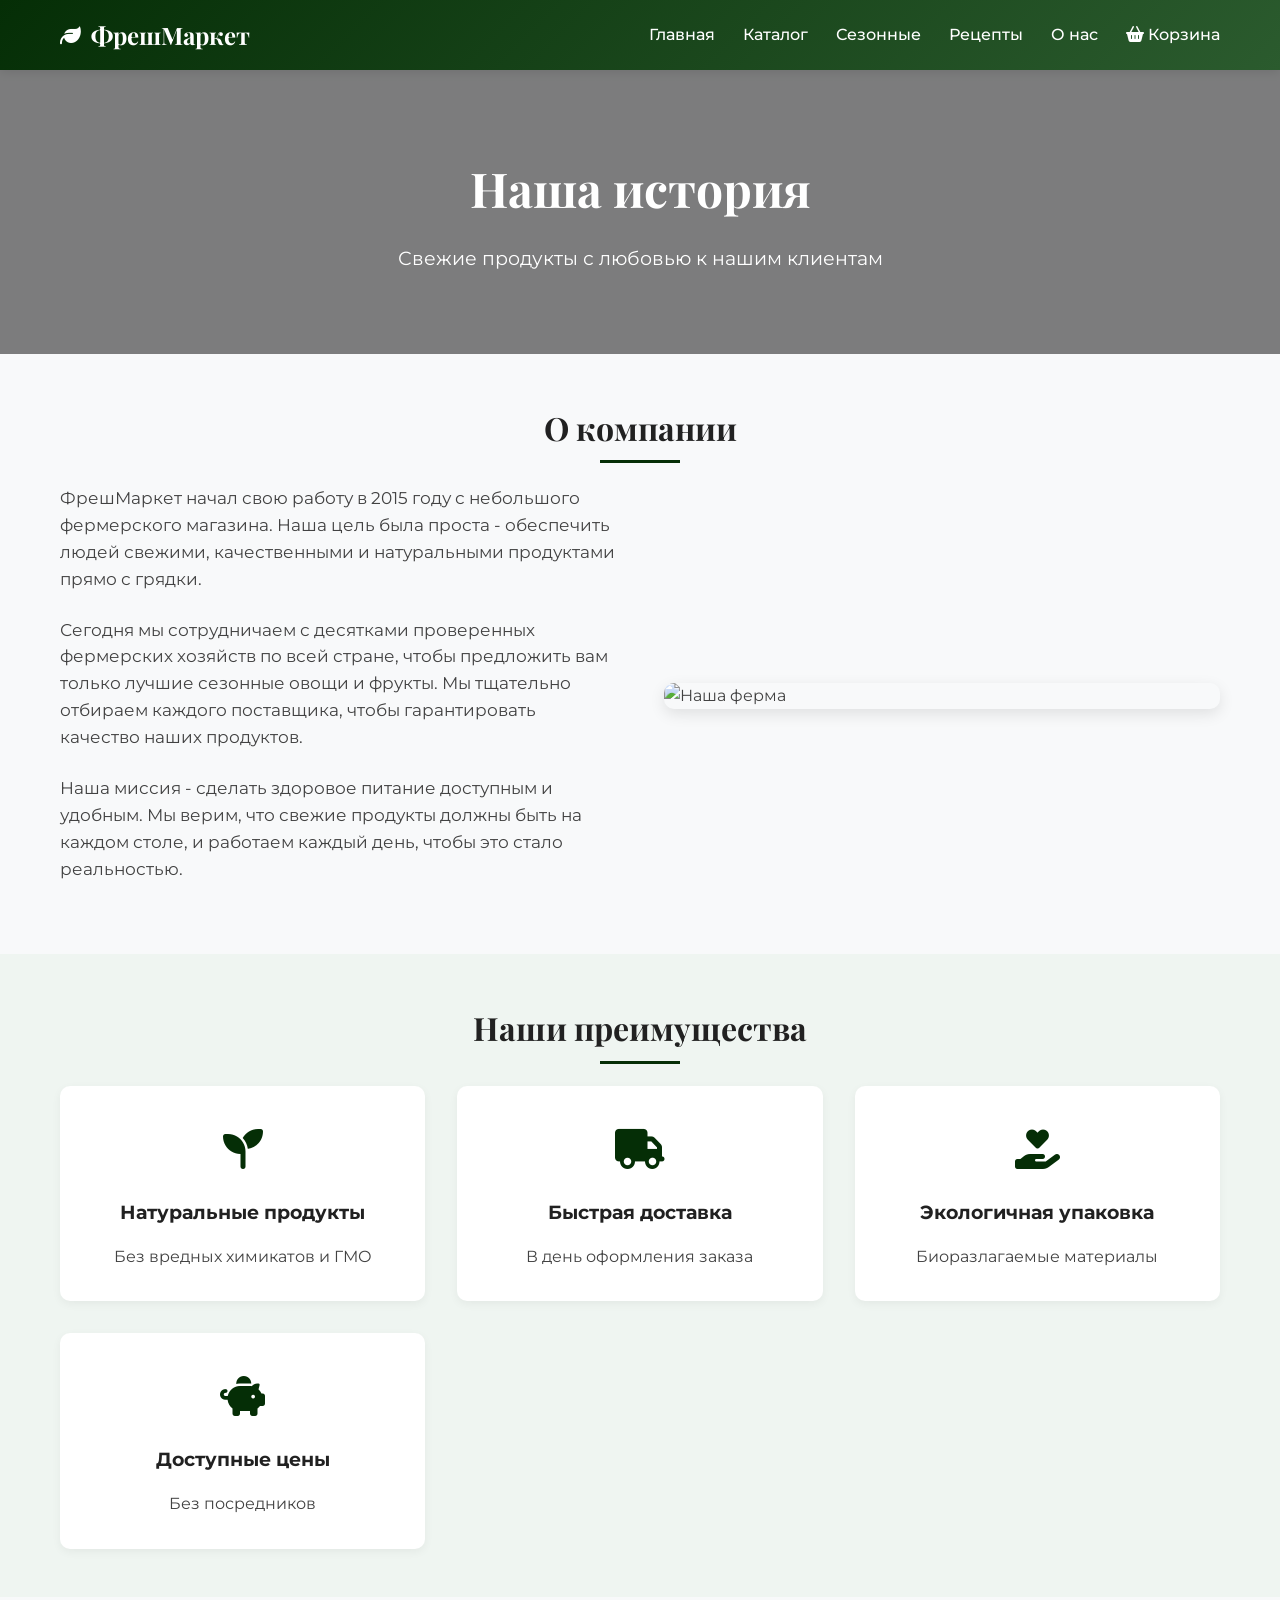
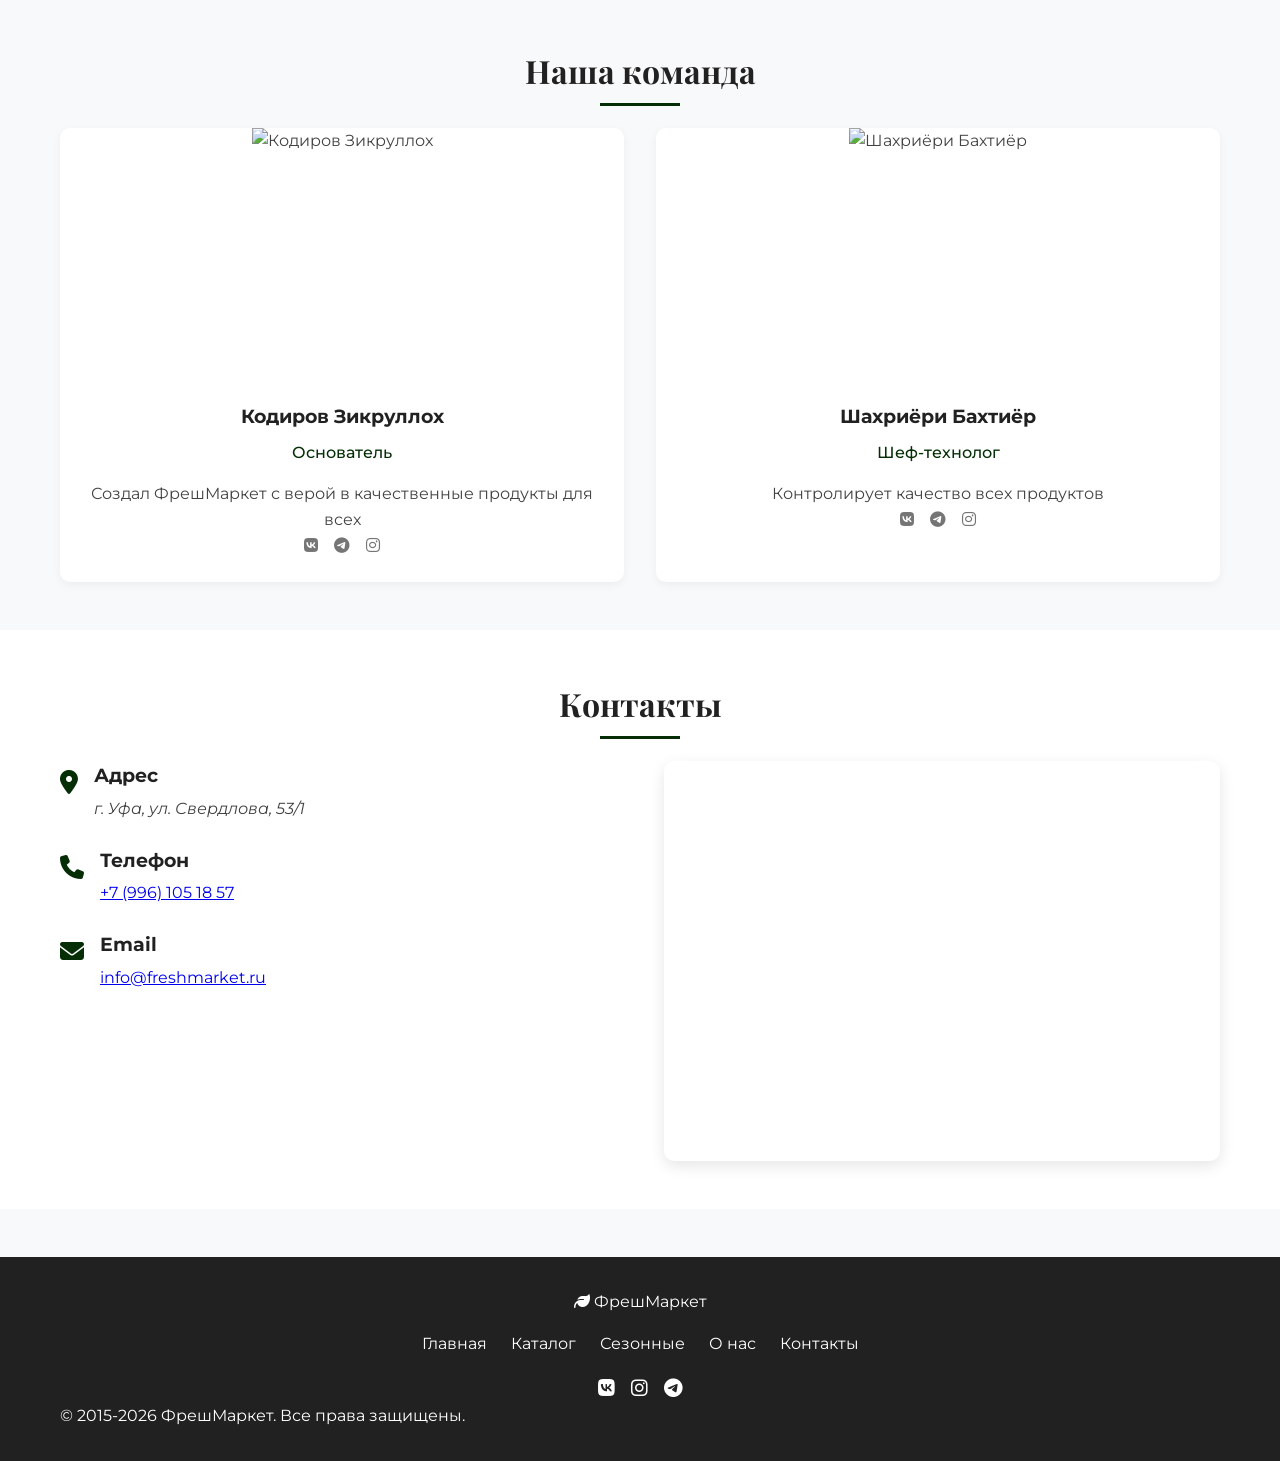
==== about.html @ db7d83e7 "Add files via upload" ====
<!DOCTYPE html>
<html lang="ru">
<head>
  <meta charset="UTF-8">
  <meta name="viewport" content="width=device-width, initial-scale=1.0">
  <title>О нас | ФрешМаркет - Доставка свежих овощей и фруктов</title>
  <meta name="description" content="ФрешМаркет - доставка свежих фермерских овощей и фруктов в Уфе. Натуральные продукты без химикатов и ГМО.">
  
  <!-- Favicon -->
  <link rel="icon" href="favicon_io/favicon-32x32.png" type="favicon_io/favicon-32x32.png">
  <link rel="icon" type="favicon_io/favicon-32x32.png" sizes="32x32" href="favicon_io/favicon-32x32.png">
  <link rel="icon" type="favicon_io/favicon-16x16.png" sizes="16x16" href="favicon_io/favicon-16x16.png">
  <link rel="apple-touch-icon" sizes="180x180" href="favicon_io/apple-touch-icon.png">
  <link rel="manifest" href="site.webmanifest">
  
  <!-- Open Graph -->
  <meta property="og:title" content="О нас | ФрешМаркет - Доставка свежих овощей и фруктов">
  <meta property="og:description" content="ФрешМаркет - доставка свежих фермерских овощей и фруктов в Уфе">
  <meta property="og:type" content="website">
  <meta property="og:url" content="https://freshmarket.ru/about">
  <meta property="og:image" content="https://freshmarket.ru/img/og-image.jpg">
  
  <!-- Стили -->
  <link rel="stylesheet" href="css/about.css">
  <link rel="stylesheet" href="https://cdnjs.cloudflare.com/ajax/libs/font-awesome/6.4.0/css/all.min.css">
  <link href="https://fonts.googleapis.com/css2?family=Montserrat:wght@400;500;600;700&family=Playfair+Display:wght@700&display=swap" rel="stylesheet">
</head>

<body>
  <header class="header">
    <div class="container header-container">
      <div class="logo">
        <i class="fas fa-leaf" aria-hidden="true"></i>
        <h1>ФрешМаркет</h1>
      </div>
      <nav class="nav">
        <a href="index.html">Главная</a>
        <a href="catalog.html">Каталог</a>
        <a href="season.html">Сезонные</a>
        <a href="recipes.html">Рецепты</a>
        <a href="about.html" class="active">О нас</a>
        <a href="cart.html" aria-label="Корзина"><i class="fas fa-shopping-basket"></i> Корзина</a>
      </nav>
    </div>
  </header>

  <main>
    <section class="about-hero">
      <div class="container">
        <h1>Наша история</h1>
        <p>Свежие продукты с любовью к нашим клиентам</p>
      </div>
    </section>

    <section class="about-section">
      <div class="container">
        <h2 class="section-title">О компании</h2>
        
        <div class="about-content">
          <div class="about-text">
            <p>ФрешМаркет начал свою работу в 2015 году с небольшого фермерского магазина. Наша цель была проста - обеспечить людей свежими, качественными и натуральными продуктами прямо с грядки.</p>
            
            <p>Сегодня мы сотрудничаем с десятками проверенных фермерских хозяйств по всей стране, чтобы предложить вам только лучшие сезонные овощи и фрукты. Мы тщательно отбираем каждого поставщика, чтобы гарантировать качество наших продуктов.</p>
            
            <p>Наша миссия - сделать здоровое питание доступным и удобным. Мы верим, что свежие продукты должны быть на каждом столе, и работаем каждый день, чтобы это стало реальностью.</p>
          </div>
          
          <div class="about-image">
            <img src="img/about-farm.jpg" alt="Наша ферма" loading="lazy">
          </div>
        </div>
      </div>
    </section>

    <section class="advantages-section">
      <div class="container">
        <h2 class="section-title">Наши преимущества</h2>
        
        <div class="advantages-grid">
          <div class="advantage-card">
            <div class="advantage-icon" aria-hidden="true">
              <i class="fas fa-seedling"></i>
            </div>
            <h3>Натуральные продукты</h3>
            <p>Без вредных химикатов и ГМО</p>
          </div>
          
          <div class="advantage-card">
            <div class="advantage-icon" aria-hidden="true">
              <i class="fas fa-truck"></i>
            </div>
            <h3>Быстрая доставка</h3>
            <p>В день оформления заказа</p>
          </div>
          
          <div class="advantage-card">
            <div class="advantage-icon" aria-hidden="true">
              <i class="fas fa-hand-holding-heart"></i>
            </div>
            <h3>Экологичная упаковка</h3>
            <p>Биоразлагаемые материалы</p>
          </div>
          
          <div class="advantage-card">
            <div class="advantage-icon" aria-hidden="true">
              <i class="fas fa-piggy-bank"></i>
            </div>
            <h3>Доступные цены</h3>
            <p>Без посредников</p>
          </div>
        </div>
      </div>
    </section>

    <section class="team-section">
      <div class="container">
        <h2 class="section-title">Наша команда</h2>
        
        <div class="team-grid">
          <div class="team-member">
            <div class="member-photo">
              <img src="img/team/zikrullo.jpg" alt="Кодиров Зикруллох" loading="lazy">
            </div>
            <div class="member-info">
              <h3>Кодиров Зикруллох</h3>
              <span class="member-position">Основатель</span>
              <p>Создал ФрешМаркет с верой в качественные продукты для всех</p>
              <div class="social-links">
                <a href="#" aria-label="ВКонтакте"><i class="fab fa-vk"></i></a>
                <a href="#" aria-label="Telegram"><i class="fab fa-telegram"></i></a>
                <a href="#" aria-label="Instagram"><i class="fab fa-instagram"></i></a>
              </div>
            </div>
          </div>
          
          <div class="team-member">
            <div class="member-photo">
              <img src="img/team/bahtiyor.jpg" alt="Шахриёри Бахтиёр" loading="lazy">
            </div>
            <div class="member-info">
              <h3>Шахриёри Бахтиёр</h3>
              <span class="member-position">Шеф-технолог</span>
              <p>Контролирует качество всех продуктов</p>
              <div class="social-links">
                <a href="#" aria-label="ВКонтакте"><i class="fab fa-vk"></i></a>
                <a href="#" aria-label="Telegram"><i class="fab fa-telegram"></i></a>
                <a href="#" aria-label="Instagram"><i class="fab fa-instagram"></i></a>
              </div>
            </div>
          </div>
        </div>
      </div>
    </section>

    <section class="contact-section">
      <div class="container">
        <h2 class="section-title">Контакты</h2>
        
        <div class="contact-container">
          <div class="contact-info">
            <div class="contact-card">
              <div class="contact-icon" aria-hidden="true">
                <i class="fas fa-map-marker-alt"></i>
              </div>
              <div class="contact-text">
                <h3>Адрес</h3>
                <address>г. Уфа, ул. Свердлова, 53/1</address>
              </div>
            </div>
            
            <div class="contact-card">
              <div class="contact-icon" aria-hidden="true">
                <i class="fas fa-phone"></i>
              </div>
              <div class="contact-text">
                <h3>Телефон</h3>
                <p><a href="tel:+79961051857">+7 (996) 105 18 57</a></p>
              </div>
            </div>
            
            <div class="contact-card">
              <div class="contact-icon" aria-hidden="true">
                <i class="fas fa-envelope"></i>
              </div>
              <div class="contact-text">
                <h3>Email</h3>
                <p><a href="mailto:info@freshmarket.ru">info@freshmarket.ru</a></p>
              </div>
            </div>
          </div>
          
          <div class="contact-map">
            <iframe 
              src="https://www.google.com/maps/embed?pb=!1m18!1m12!1m3!1d2308.270034873611!2d55.95865331589045!3d54.73486498028748!2m3!1f0!2f0!3f0!3m2!1i1024!2i768!4f13.1!3m3!1m2!1s0x43d93a8f9f8b3b3d%3A0x3f5f3c9b9c9b9c9b!2z0KPQvdC40LLQtdGA0YHQuNGC0LXRgiDQo9C90LjQstC10YDRgdC40YLQtdGC!5e0!3m2!1sru!2sru!4v1620000000000!5m2!1sru!2sru" 
              allowfullscreen="" 
              loading="lazy"
              title="Карта расположения ФрешМаркет">
            </iframe>
          </div>
        </div>
      </div>
    </section>
  </main>

  <footer class="footer">
    <div class="container">
      <div class="footer-content">
        <div class="footer-logo">
          <i class="fas fa-leaf" aria-hidden="true"></i>
          <span>ФрешМаркет</span>
        </div>
        
        <div class="footer-links">
          <a href="index.html">Главная</a>
          <a href="catalog.html">Каталог</a>
          <a href="season.html">Сезонные</a>
          <a href="about.html">О нас</a>
          <a href="contact.html">Контакты</a>
        </div>
        
        <div class="footer-social">
          <a href="#" aria-label="ВКонтакте"><i class="fab fa-vk"></i></a>
          <a href="#" aria-label="Instagram"><i class="fab fa-instagram"></i></a>
          <a href="#" aria-label="Telegram"><i class="fab fa-telegram"></i></a>
        </div>
      </div>
      
      <div class="footer-copyright">
        <p>&copy; 2015-<span id="current-year"></span> ФрешМаркет. Все права защищены.</p>
      </div>
    </div>
  </footer>

  <script>
    // Автоматическое обновление года в футере
    document.getElementById('current-year').textContent = new Date().getFullYear();
  </script>
</body>
</html>
---- css/about.css ----
:root {
    --primary: #052e06;
    --primary-dark: #2b5b2e;
    --secondary: #FF9800;
    --light: #F8F9FA;
    --dark: #212121;
    --text: #424242;
    --white: #FFFFFF;
    --gray: #757575;
    --light-gray: #E0E0E0;
  }
  
  * {
    box-sizing: border-box;
    margin: 0;
    padding: 0;
  }
  
  body {
    font-family: 'Montserrat', sans-serif;
    color: var(--text);
    background-color: var(--light);
    line-height: 1.6;
  }
  
  .container {
    max-width: 1200px;
    margin: 0 auto;
    padding: 0 20px;
  }
  
  /* Шапка */
  header {
    background: linear-gradient(135deg, var(--primary), var(--primary-dark));
    color: var(--white);
    padding: 1rem 0;
    box-shadow: 0 2px 10px rgba(0,0,0,0.1);
  }
  
  .header-container {
    display: flex;
    justify-content: space-between;
    align-items: center;
  }
  
  .logo {
    display: flex;
    align-items: center;
    gap: 10px;
  }
  
  .logo h1 {
    font-family: 'Playfair Display', serif;
    font-size: 1.5rem;
  }
  
  .logo i {
    font-size: 1.3rem;
  }
  
  nav a {
    color: var(--white);
    text-decoration: none;
    margin-left: 1.5rem;
    font-weight: 500;
    transition: opacity 0.3s;
  }
  
  nav a:hover {
    opacity: 0.9;
  }
  
  /* Герой-секция */
  .about-hero {
    background: linear-gradient(rgba(0,0,0,0.5), rgba(0,0,0,0.5)), url('https://images.unsplash.com/photo-1606787366850-de6330128bfc?ixlib=rb-1.2.1&auto=format&fit=crop&w=1350&q=80') no-repeat center center/cover;
    color: var(--white);
    padding: 5rem 0;
    text-align: center;
  }
  
  .about-hero h1 {
    font-family: 'Playfair Display', serif;
    font-size: 3rem;
    margin-bottom: 1rem;
  }
  
  .about-hero p {
    font-size: 1.2rem;
    max-width: 700px;
    margin: 0 auto;
  }
  
  /* О компании */
  .about-section {
    padding: 3rem 0;
  }
  
  .section-title {
    text-align: center;
    margin-bottom: 2rem;
    position: relative;
    font-family: 'Playfair Display', serif;
    font-size: 2rem;
    color: var(--dark);
  }
  
  .section-title::after {
    content: '';
    position: absolute;
    bottom: -10px;
    left: 50%;
    transform: translateX(-50%);
    width: 80px;
    height: 3px;
    background-color: var(--primary);
  }
  
  .about-content {
    display: flex;
    align-items: center;
    gap: 3rem;
    margin-top: 2rem;
  }
  
  .about-text {
    flex: 1;
  }
  
  .about-text p {
    margin-bottom: 1.5rem;
    font-size: 1.05rem;
  }
  
  .about-image {
    flex: 1;
    border-radius: 10px;
    overflow: hidden;
    box-shadow: 0 5px 15px rgba(0,0,0,0.1);
  }
  
  .about-image img {
    width: 100%;
    height: auto;
    display: block;
    transition: transform 0.5s;
  }
  
  .about-image:hover img {
    transform: scale(1.05);
  }
  
  /* Наши преимущества */
  .advantages-section {
    padding: 3rem 0;
    background-color: rgba(76, 175, 80, 0.05);
  }
  
  .advantages-grid {
    display: grid;
    grid-template-columns: repeat(auto-fit, minmax(300px, 1fr));
    gap: 2rem;
    margin-top: 2rem;
  }
  
  .advantage-card {
    background-color: var(--white);
    border-radius: 10px;
    padding: 2rem;
    text-align: center;
    box-shadow: 0 3px 10px rgba(0,0,0,0.05);
    transition: all 0.3s;
  }
  
  .advantage-card:hover {
    transform: translateY(-5px);
    box-shadow: 0 10px 20px rgba(0,0,0,0.1);
  }
  
  .advantage-icon {
    font-size: 2.5rem;
    color: var(--primary);
    margin-bottom: 1rem;
  }
  
  .advantage-card h3 {
    margin-bottom: 1rem;
    color: var(--dark);
  }
  
  /* Наша команда */
  .team-section {
    padding: 3rem 0;
  }
  
  .team-grid {
    display: grid;
    grid-template-columns: repeat(auto-fit, minmax(250px, 1fr));
    gap: 2rem;
    margin-top: 2rem;
  }
  
  .team-member {
    background-color: var(--white);
    border-radius: 10px;
    overflow: hidden;
    box-shadow: 0 3px 10px rgba(0,0,0,0.05);
    text-align: center;
    transition: all 0.3s;
  }
  
  .team-member:hover {
    transform: translateY(-5px);
    box-shadow: 0 10px 20px rgba(0,0,0,0.1);
  }
  
  .member-photo {
    height: 250px;
    overflow: hidden;
  }
  
  .member-photo img {
    width: 100%;
    height: 100%;
    object-fit: cover;
    transition: transform 0.5s;
  }
  
  .team-member:hover .member-photo img {
    transform: scale(1.1);
  }
  
  .member-info {
    padding: 1.5rem;
  }
  
  .member-info h3 {
    margin-bottom: 0.5rem;
    color: var(--dark);
  }
  
  .member-position {
    color: var(--primary);
    font-weight: 500;
    margin-bottom: 1rem;
    display: block;
  }
  
  .social-links {
    display: flex;
    justify-content: center;
    gap: 1rem;
  }
  
  .social-links a {
    color: var(--gray);
    transition: color 0.3s;
  }
  
  .social-links a:hover {
    color: var(--primary);
  }
  
  /* Контакты */
  .contact-section {
    padding: 3rem 0;
    background-color: var(--white);
  }
  
  .contact-container {
    display: flex;
    gap: 3rem;
    margin-top: 2rem;
  }
  
  .contact-info {
    flex: 1;
  }
  
  .contact-card {
    display: flex;
    align-items: flex-start;
    gap: 1rem;
    margin-bottom: 1.5rem;
  }
  
  .contact-icon {
    font-size: 1.5rem;
    color: var(--primary);
    margin-top: 3px;
  }
  
  .contact-text h3 {
    margin-bottom: 0.3rem;
    color: var(--dark);
  }
  
  .contact-map {
    flex: 1;
    border-radius: 10px;
    overflow: hidden;
    box-shadow: 0 5px 15px rgba(0,0,0,0.1);
    height: 400px;
  }
  
  .contact-map iframe {
    width: 100%;
    height: 100%;
    border: none;
  }
  
  /* Подвал */
  footer {
    background: var(--dark);
    color: var(--white);
    padding: 2rem 0;
    margin-top: 3rem;
  }
  
  .footer-content {
    text-align: center;
  }
  
  .footer-links {
    display: flex;
    justify-content: center;
    gap: 1.5rem;
    margin-top: 1rem;
    flex-wrap: wrap;
  }
  
  .footer-links a {
    color: var(--white);
    text-decoration: none;
  }
  
  .footer-social {
    display: flex;
    justify-content: center;
    gap: 1rem;
    margin-top: 1rem;
  }
  
  .footer-social a {
    color: var(--white);
    font-size: 1.2rem;
  }
  
  /* Адаптивность */
  @media (max-width: 992px) {
    .about-content {
      flex-direction: column;
    }
    
    .contact-container {
      flex-direction: column;
    }
    
    .contact-map {
      height: 300px;
    }
  }
  
  @media (max-width: 768px) {
    .about-hero h1 {
      font-size: 2.2rem;
    }
  }
  
  @media (max-width: 576px) {
    .header-container {
      flex-direction: column;
      gap: 10px;
    }
    
    nav {
      margin-top: 10px;
    }
    
    nav a {
      margin-left: 1rem;
    }
    
    .about-hero {
      padding: 3rem 0;
    }
    
    .about-hero h1 {
      font-size: 1.8rem;
    }
    
    .about-hero p {
      font-size: 1rem;
    }
    
    .section-title {
      font-size: 1.5rem;
    }
  }
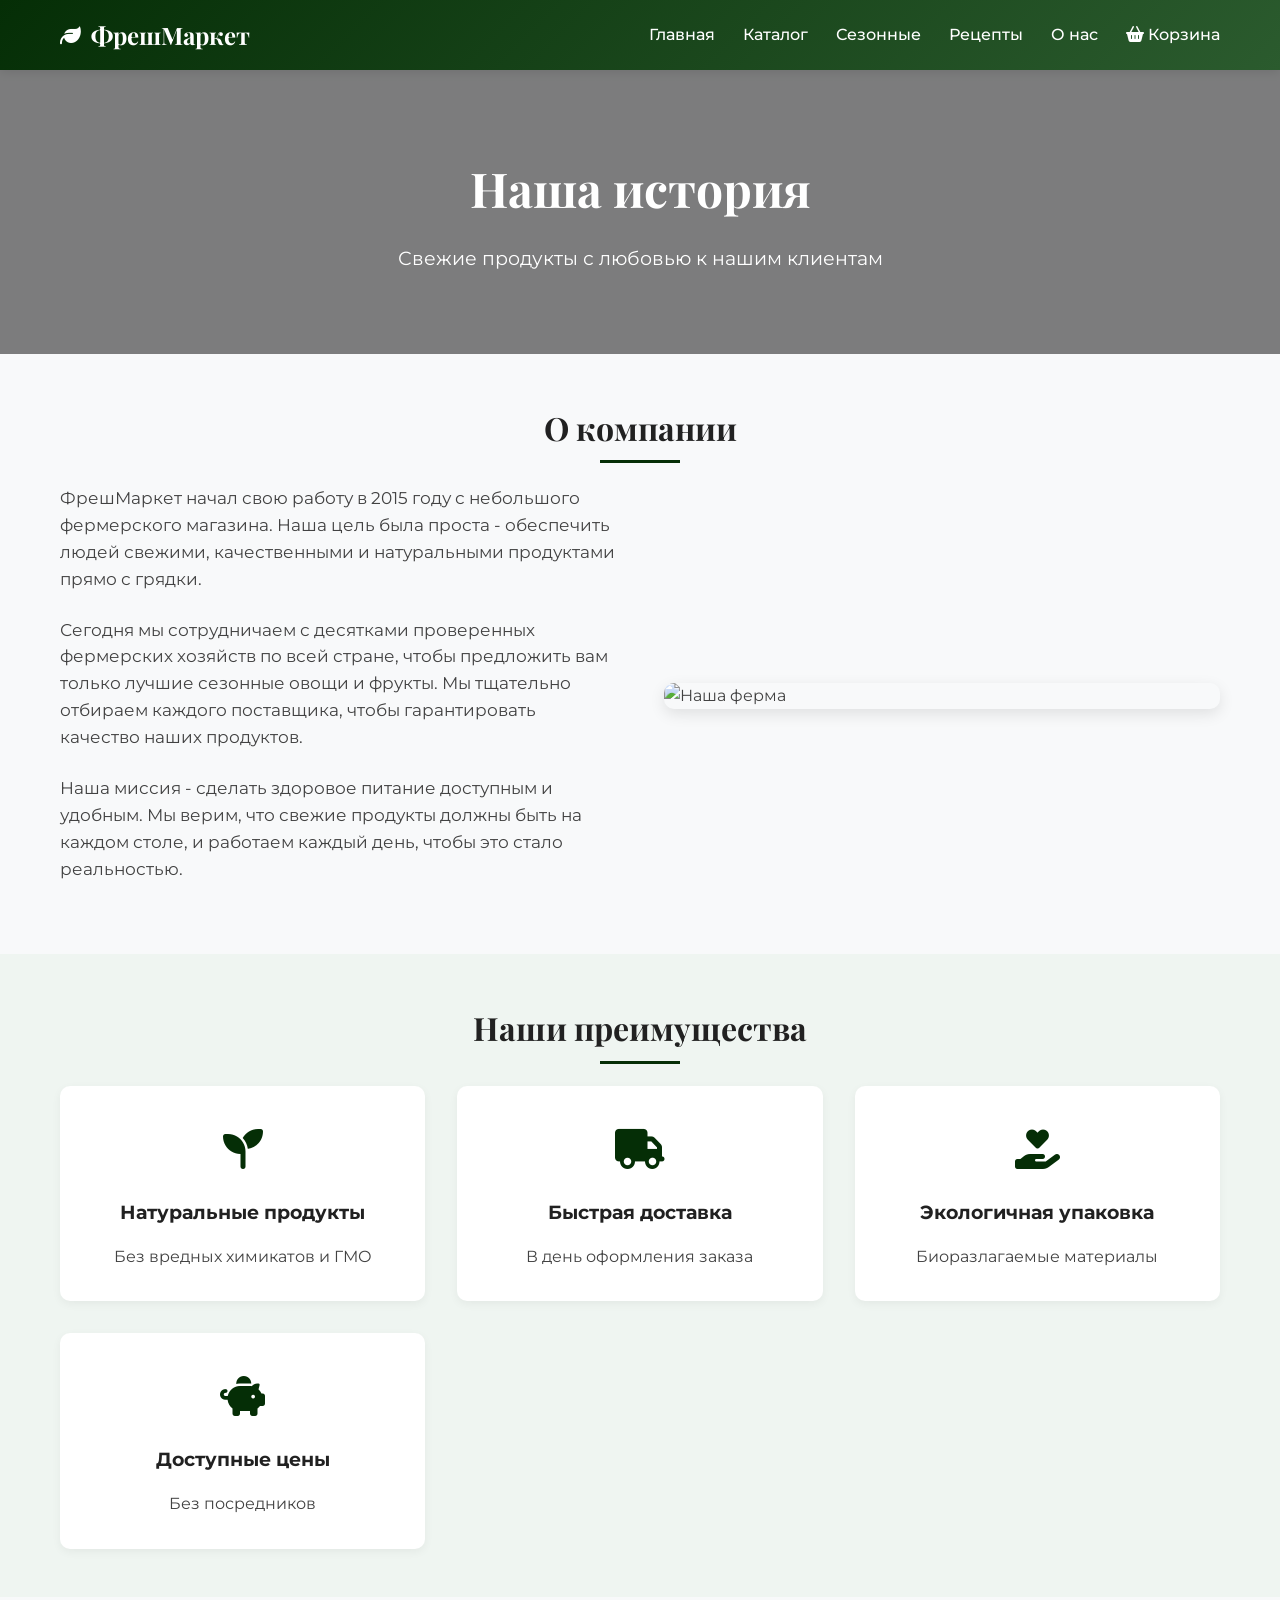
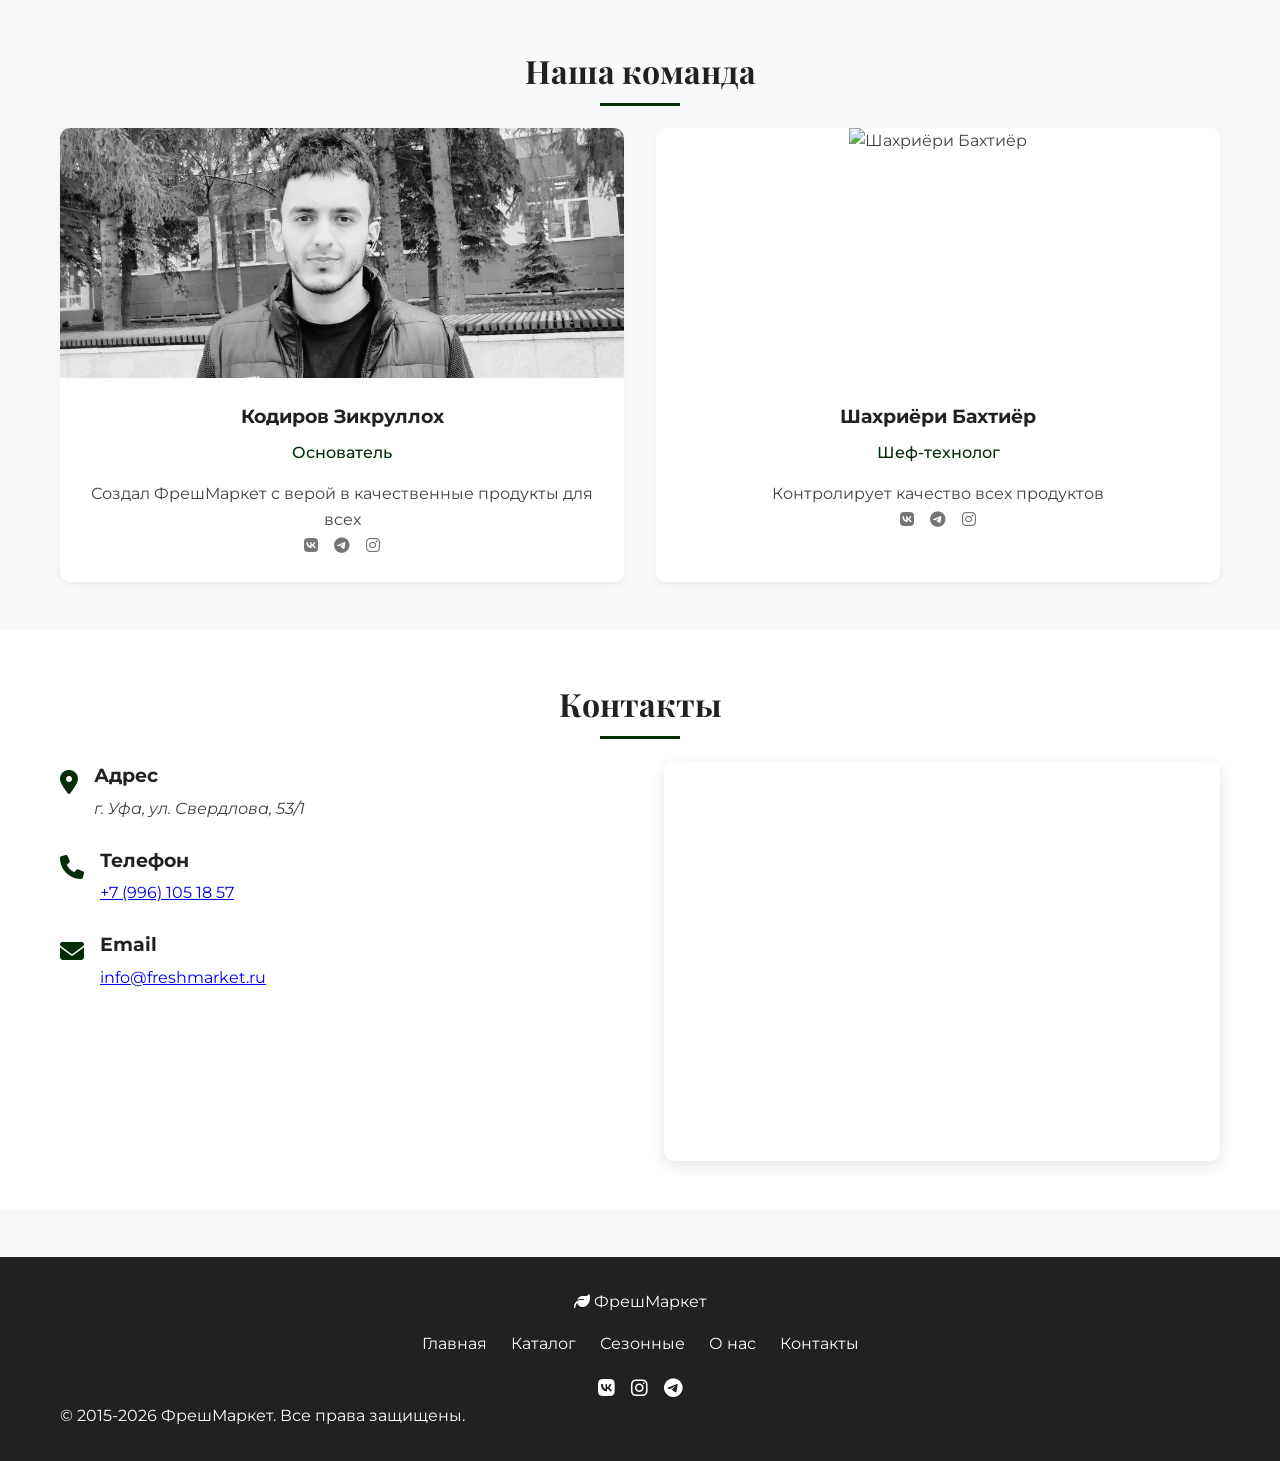
==== commit 2a707f7e: "Update about.html" ====
--- a/about.html
+++ b/about.html
@@ -119,7 +119,7 @@
         <div class="team-grid">
           <div class="team-member">
             <div class="member-photo">
-              <img src="img/team/zikrullo.jpg" alt="Кодиров Зикруллох" loading="lazy">
+              <img src="photo/photo_2025-04-22_01-42-00.jpg" alt="Кодиров Зикруллох" loading="lazy">
             </div>
             <div class="member-info">
               <h3>Кодиров Зикруллох</h3>
@@ -236,4 +236,4 @@
     document.getElementById('current-year').textContent = new Date().getFullYear();
   </script>
 </body>
-</html>+</html>
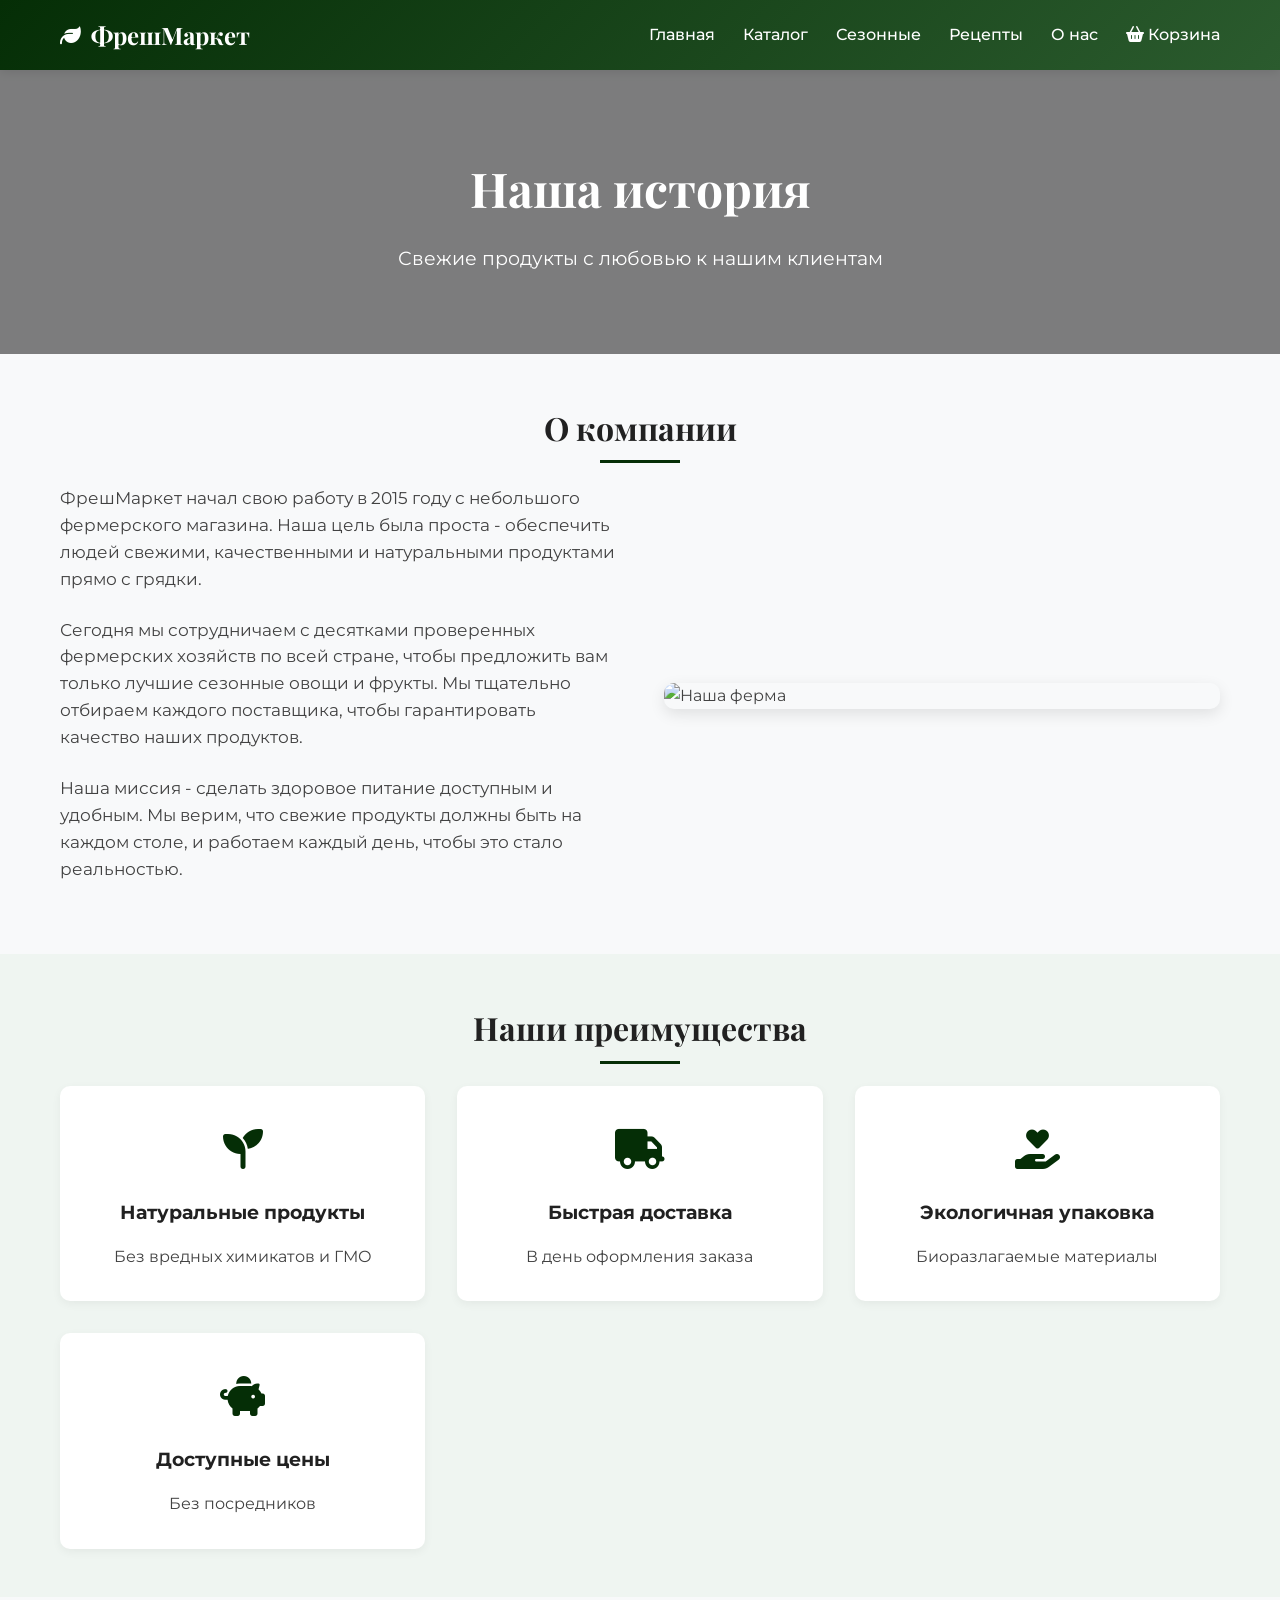
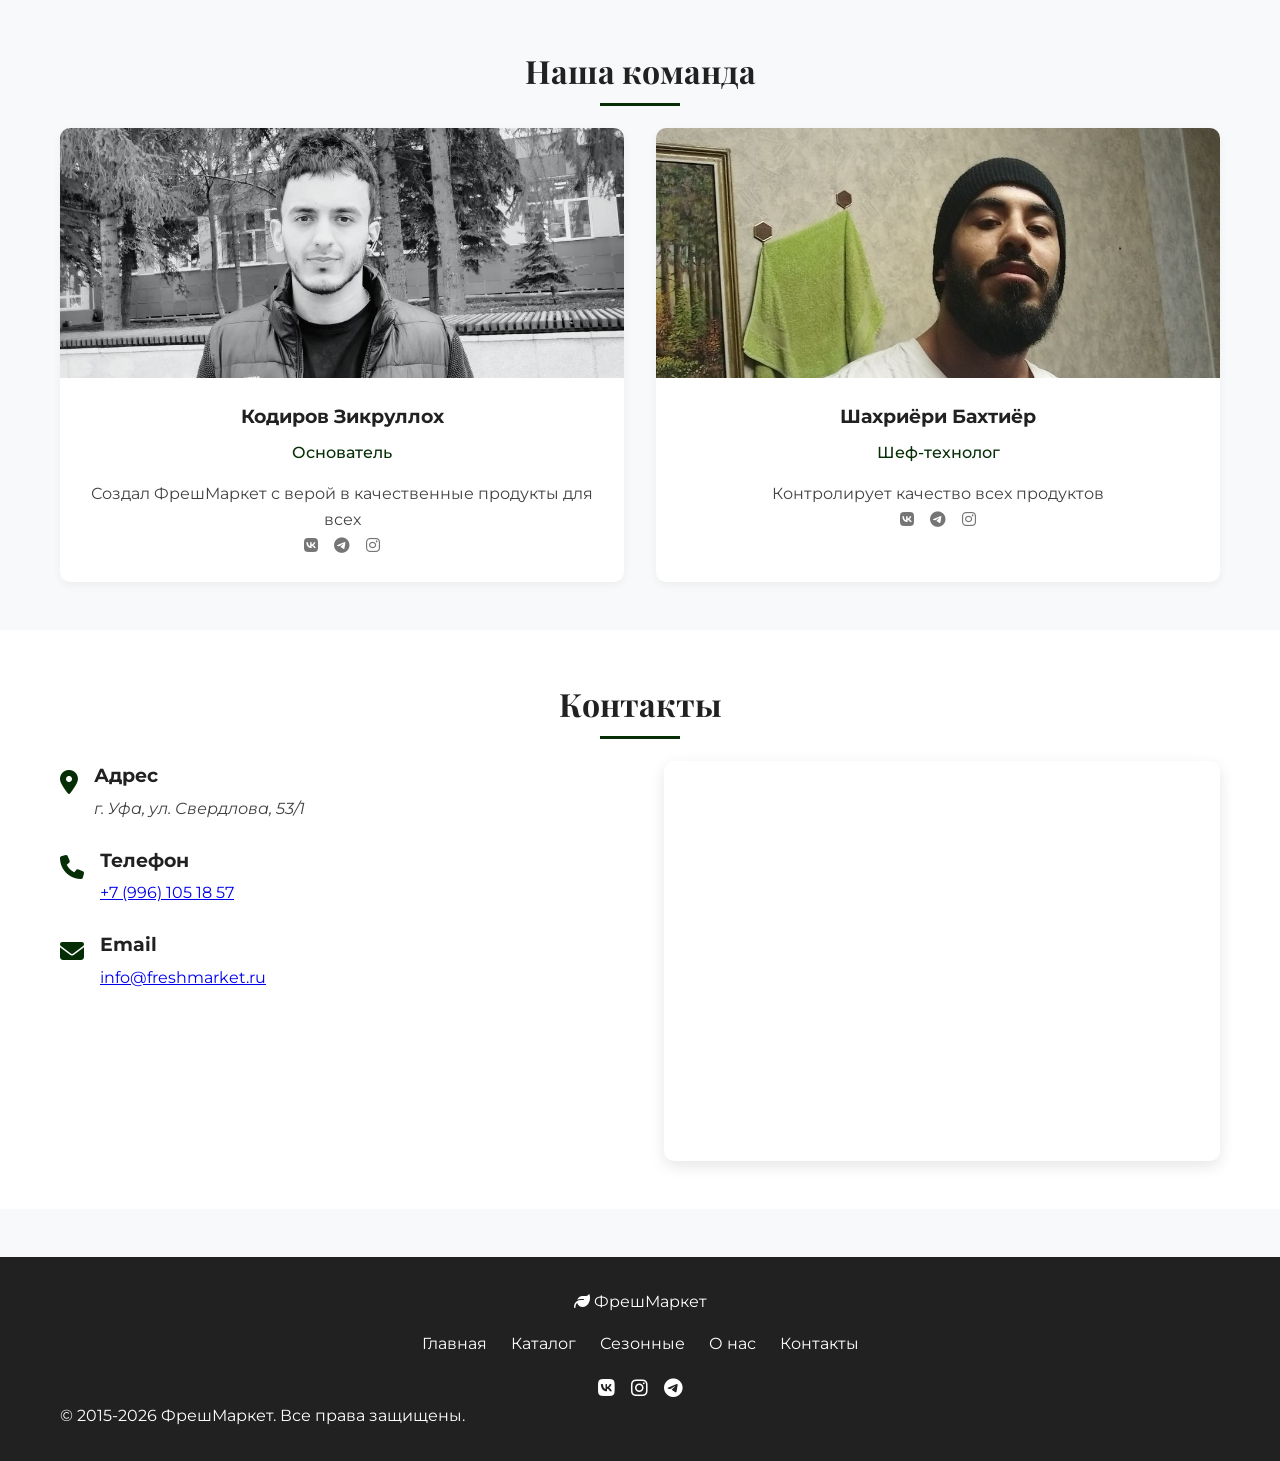
==== commit df726f56: "Update about.html" ====
--- a/about.html
+++ b/about.html
@@ -135,7 +135,7 @@
           
           <div class="team-member">
             <div class="member-photo">
-              <img src="img/team/bahtiyor.jpg" alt="Шахриёри Бахтиёр" loading="lazy">
+              <img src="photo/photo_2025-04-22_01-33-15.jpg" alt="Шахриёри Бахтиёр" loading="lazy">
             </div>
             <div class="member-info">
               <h3>Шахриёри Бахтиёр</h3>
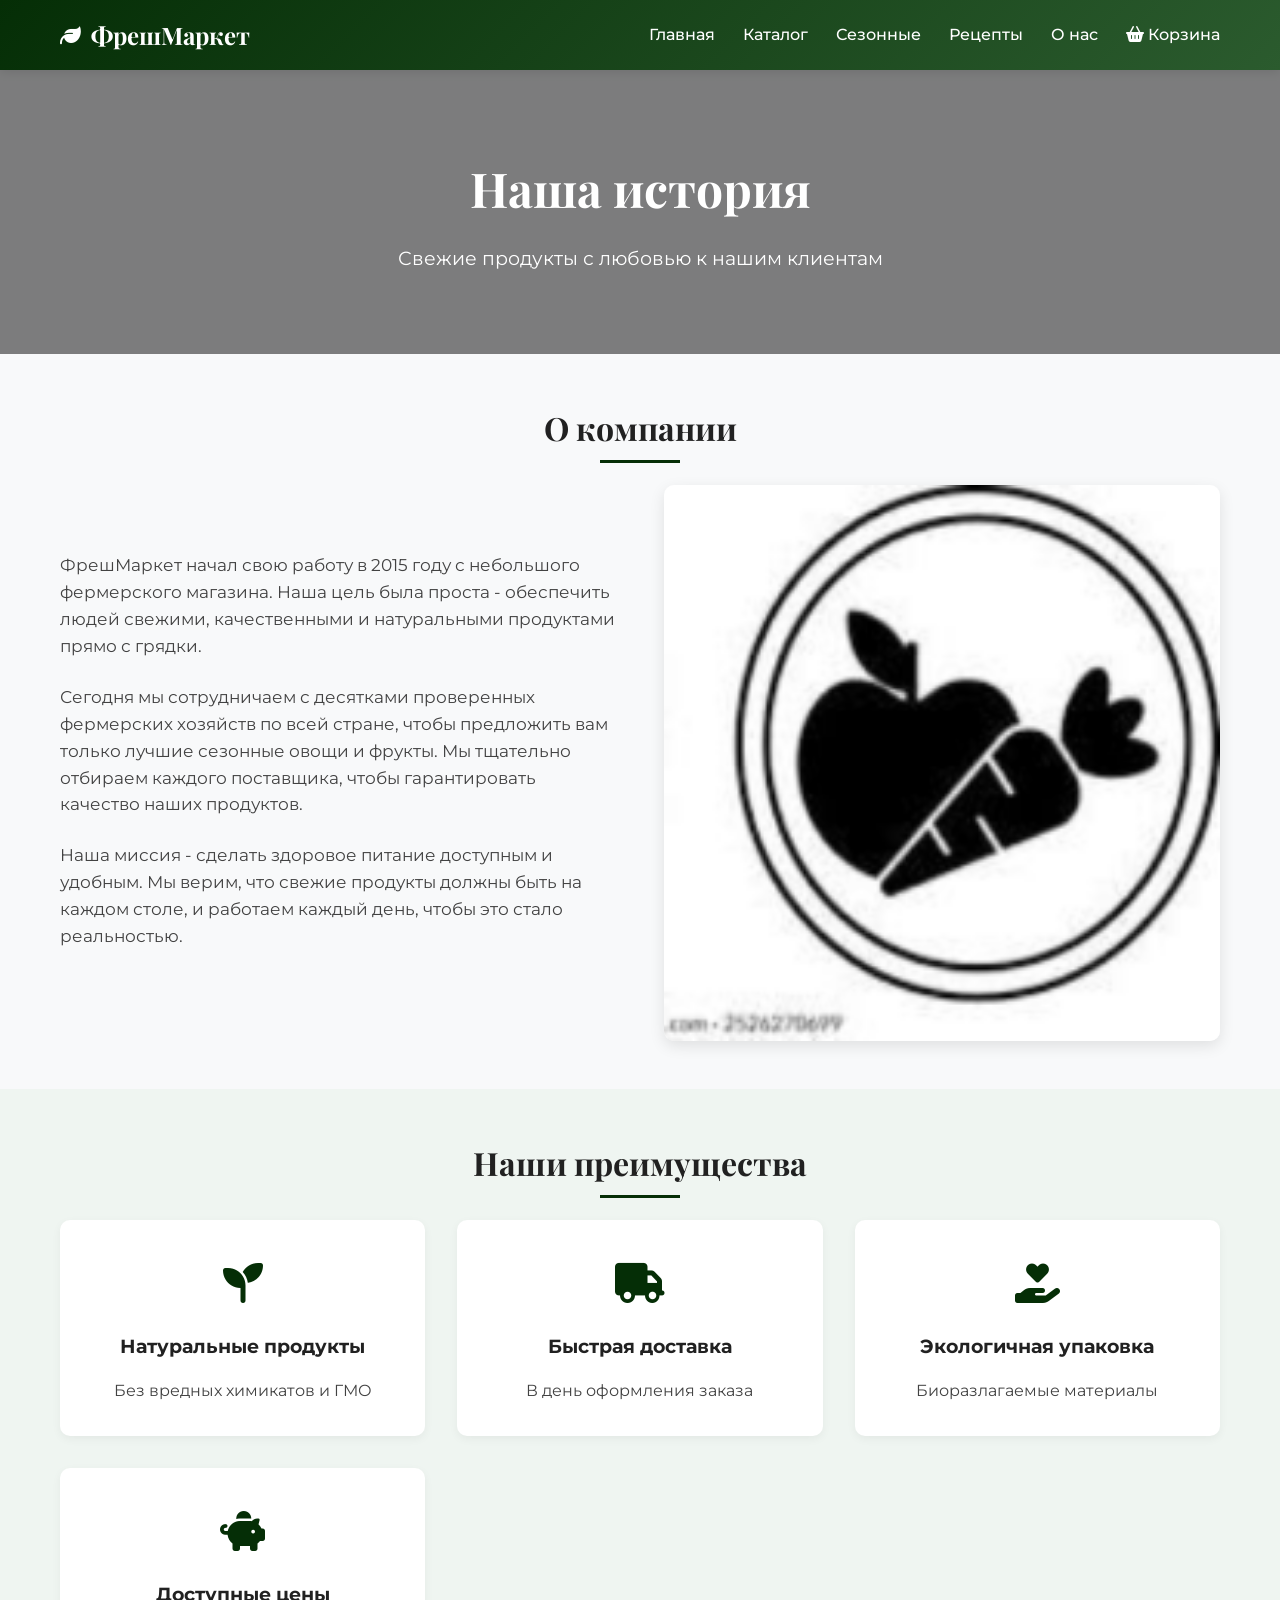
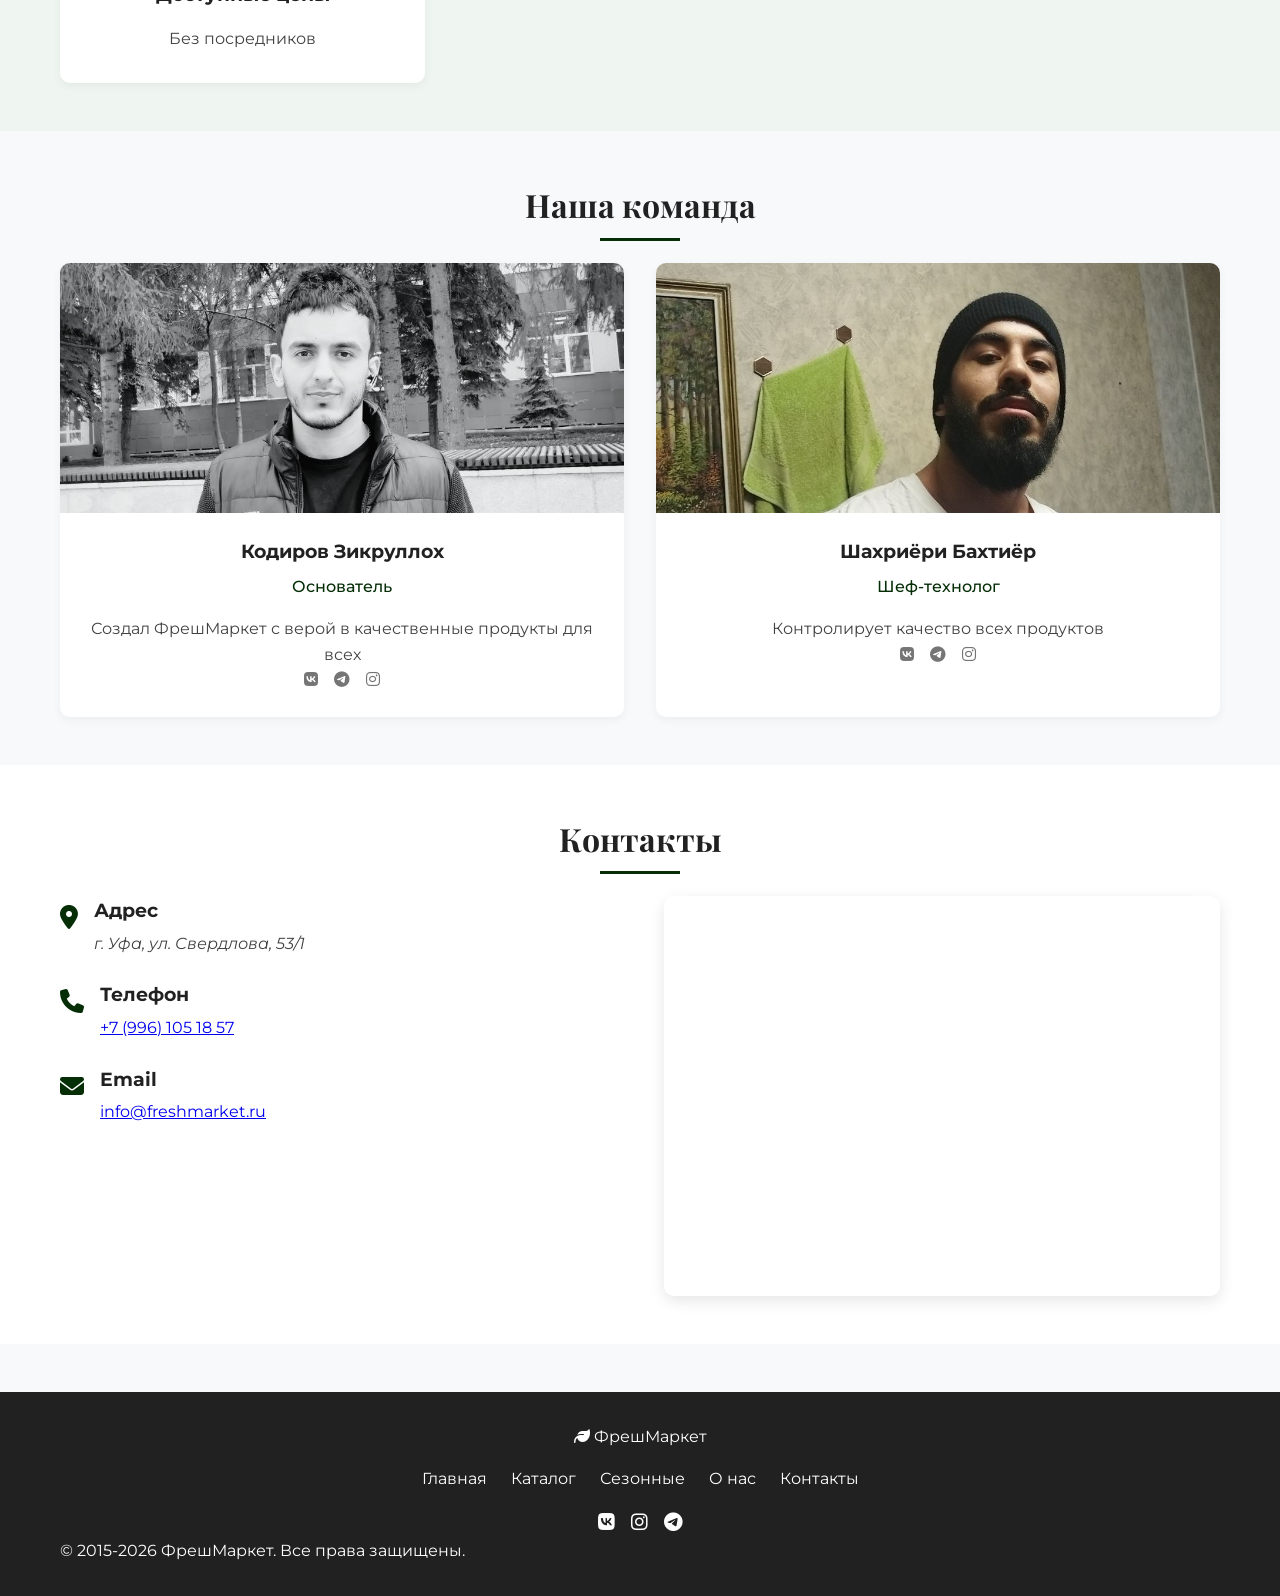
==== commit a8fa4dc6: "Update about.html" ====
--- a/about.html
+++ b/about.html
@@ -66,7 +66,7 @@
           </div>
           
           <div class="about-image">
-            <img src="img/about-farm.jpg" alt="Наша ферма" loading="lazy">
+            <img src="favicon_io/apple-touch-icon.png" alt="Наша ферма" loading="lazy">
           </div>
         </div>
       </div>
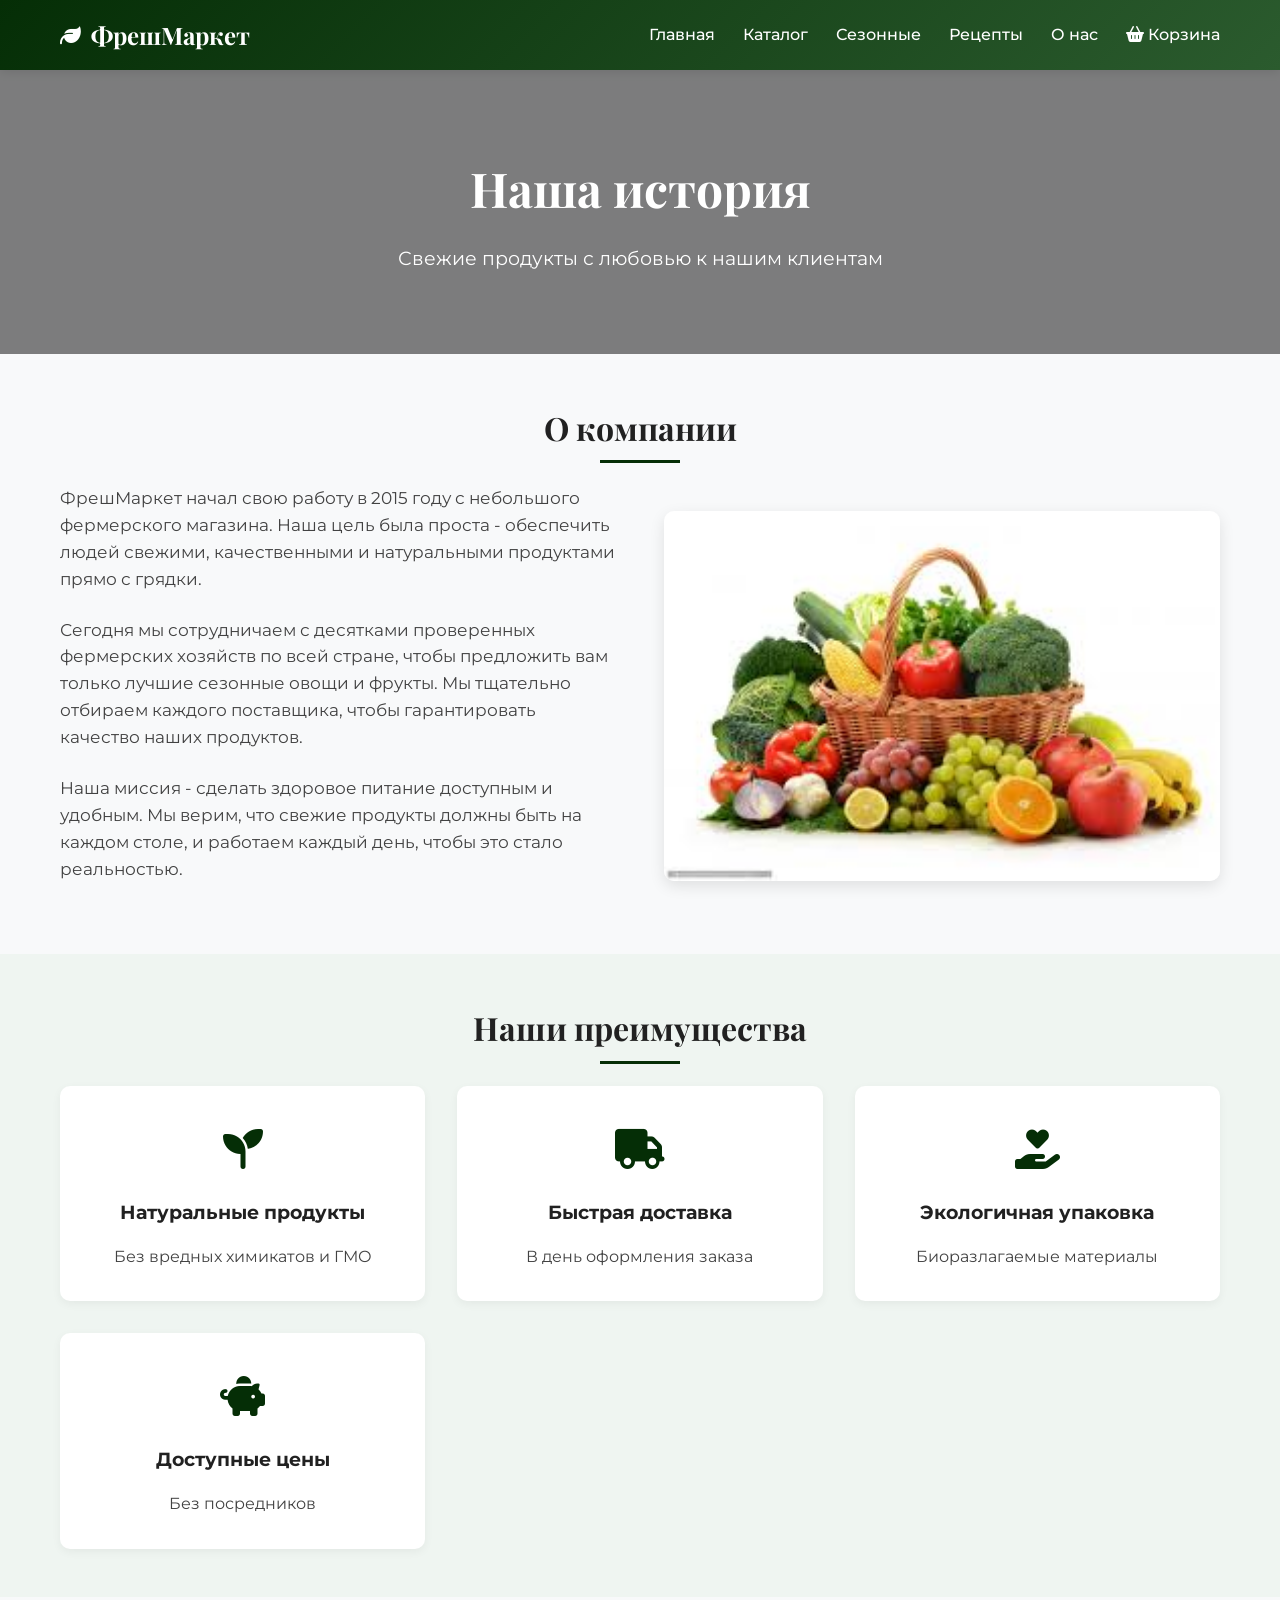
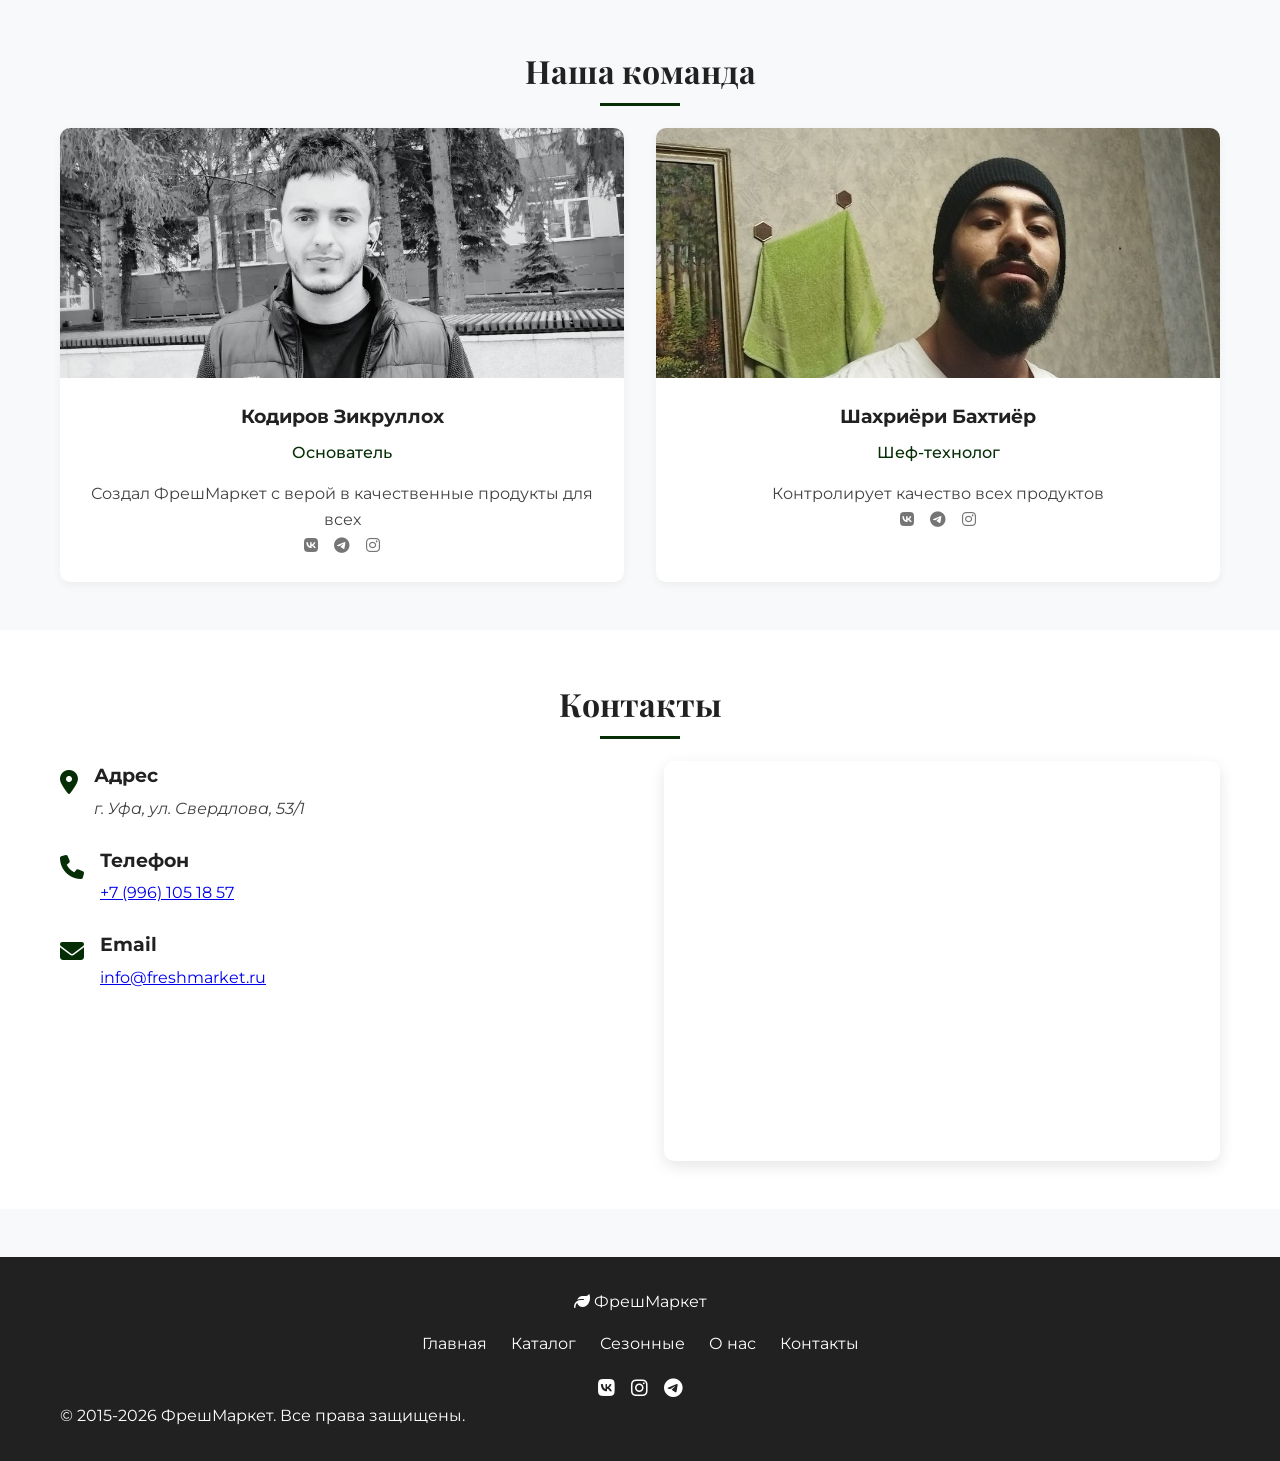
==== commit c0b7b26b: "Update about.html" ====
--- a/about.html
+++ b/about.html
@@ -66,7 +66,7 @@
           </div>
           
           <div class="about-image">
-            <img src="favicon_io/apple-touch-icon.png" alt="Наша ферма" loading="lazy">
+            <img src="images.jpg" alt="Наша ферма" loading="lazy">
           </div>
         </div>
       </div>
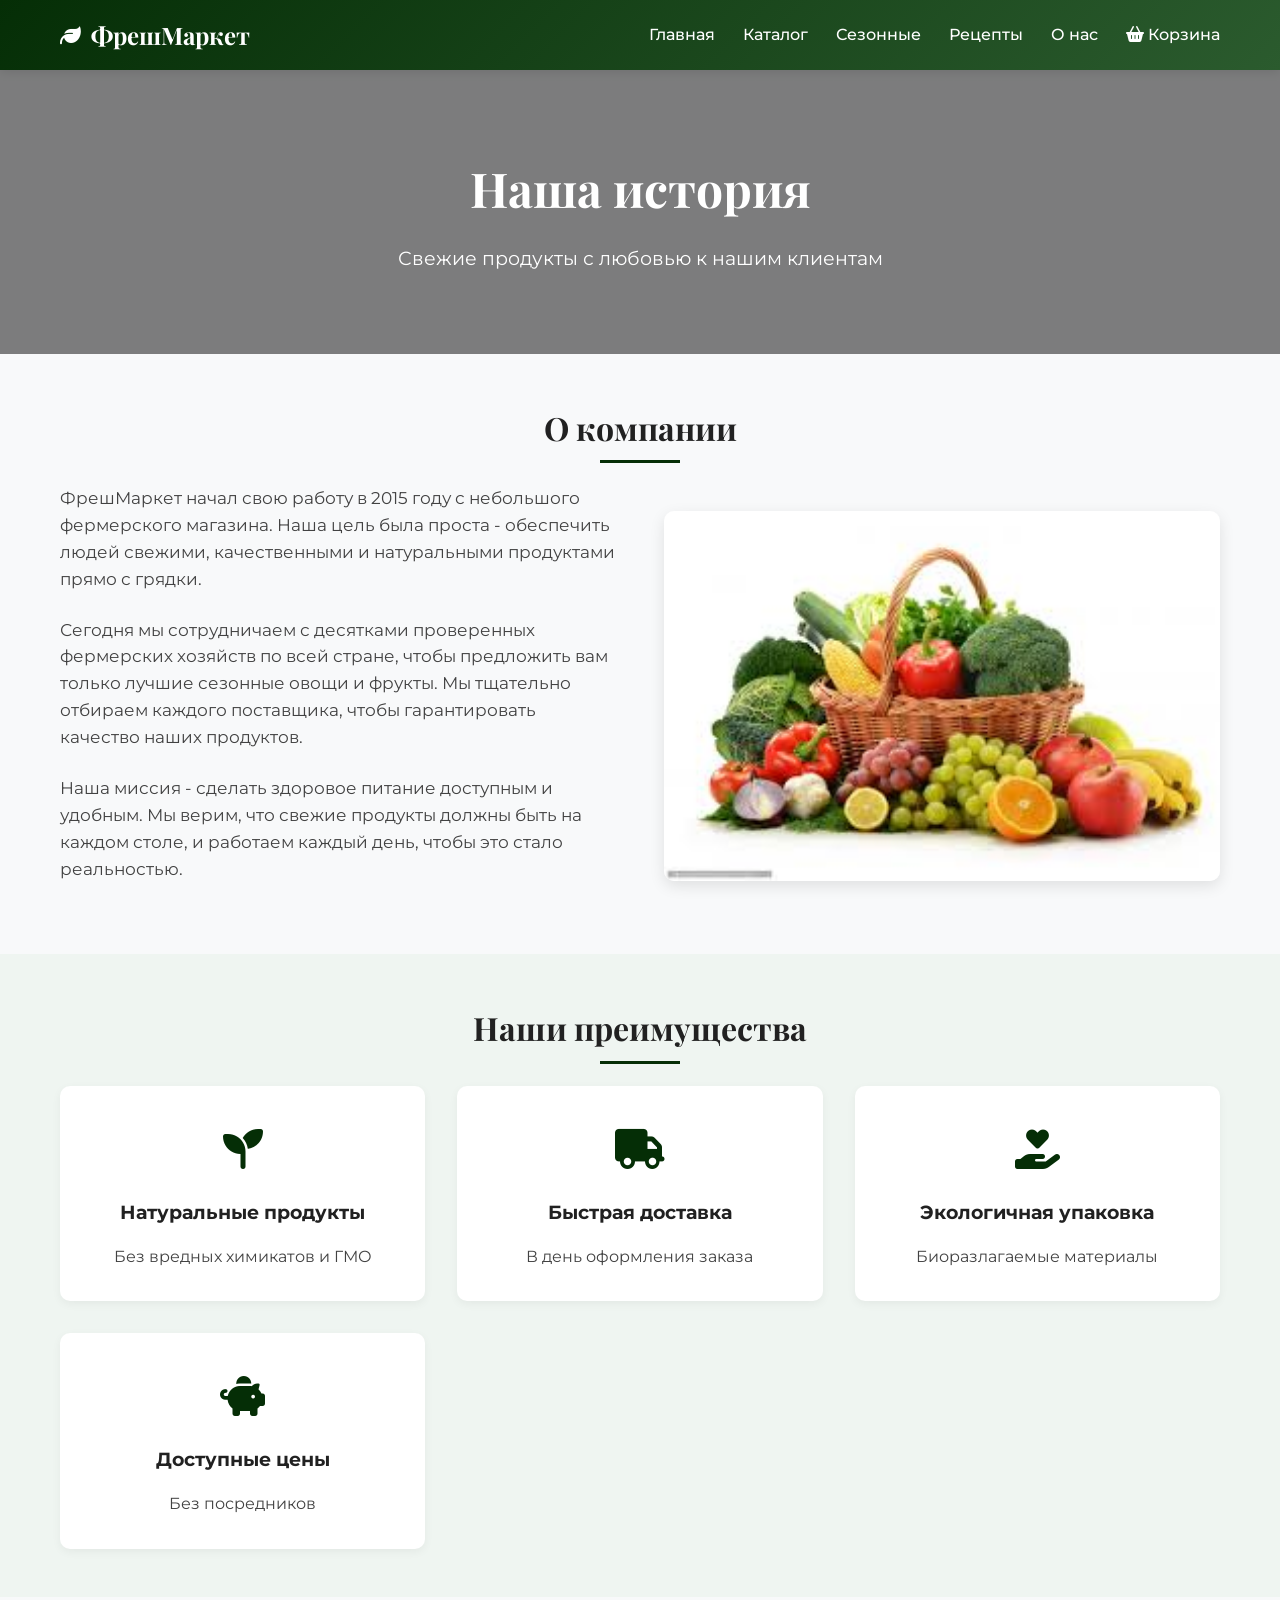
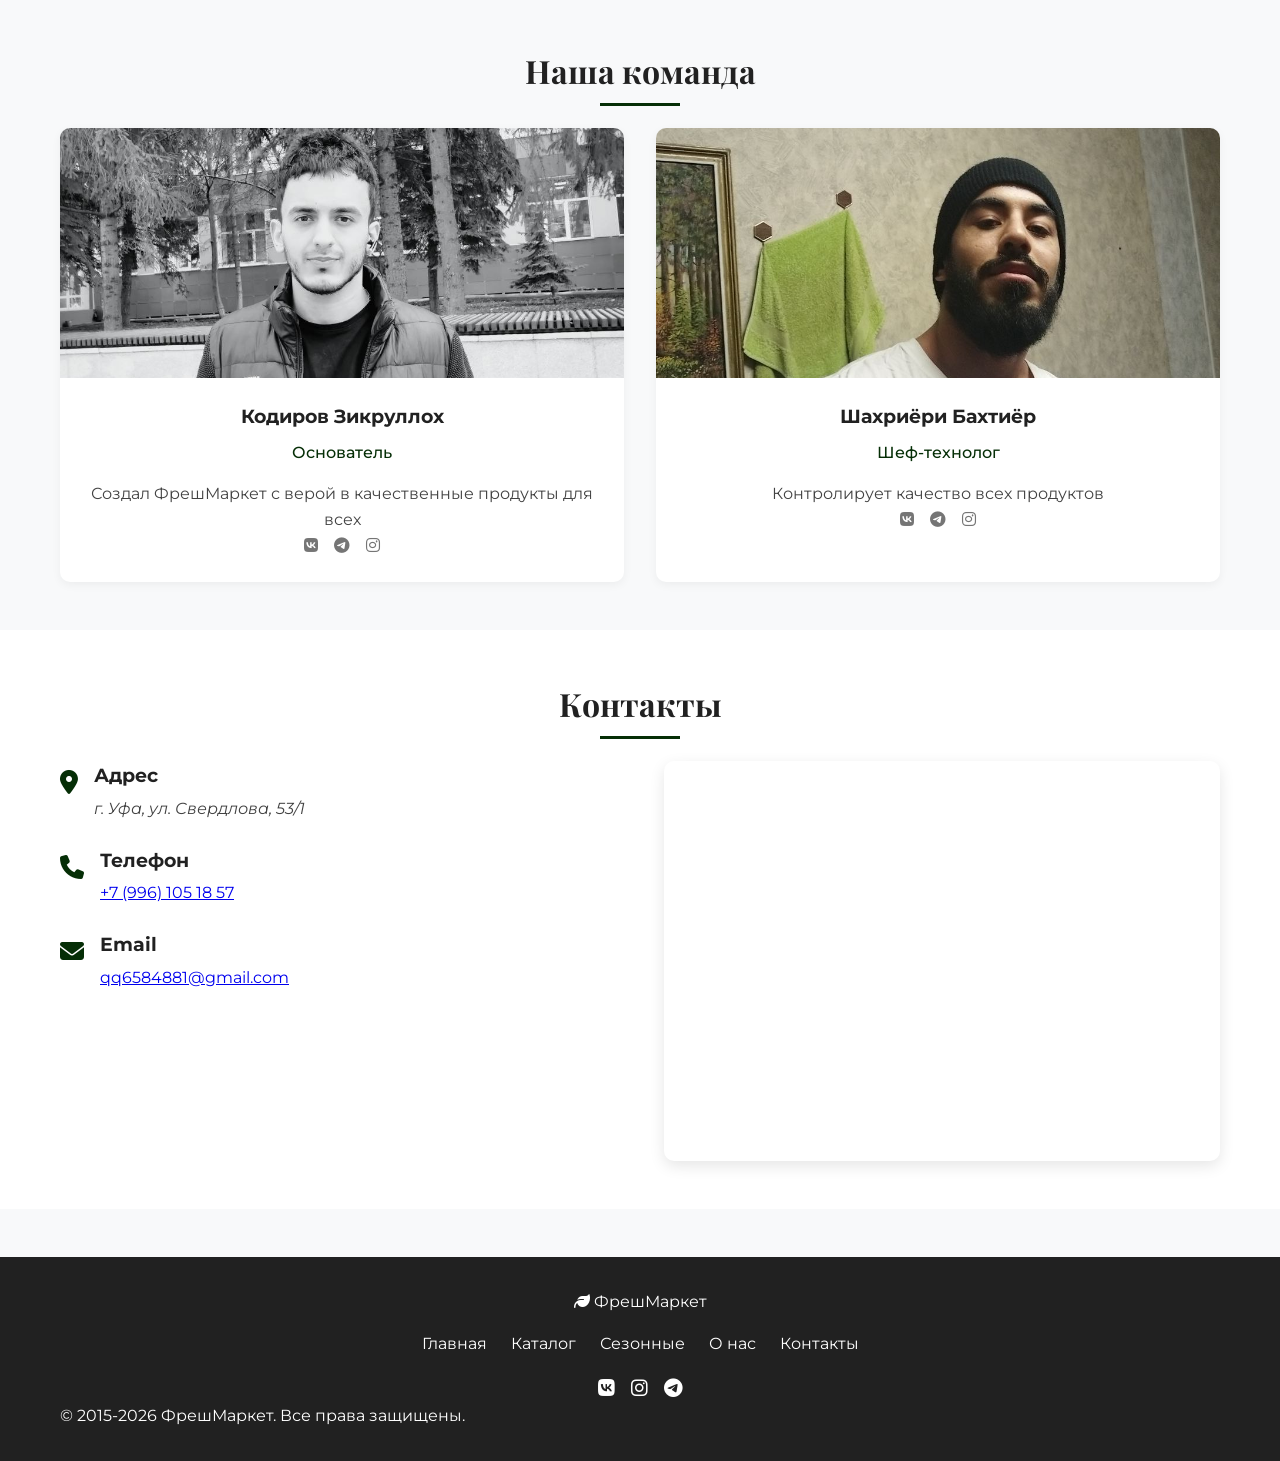
==== commit df6036bf: "Update about.html" ====
--- a/about.html
+++ b/about.html
@@ -184,7 +184,7 @@
               </div>
               <div class="contact-text">
                 <h3>Email</h3>
-                <p><a href="mailto:info@freshmarket.ru">info@freshmarket.ru</a></p>
+                <p><a href="mailto:info@freshmarket.ru">qq6584881@gmail.com</a></p>
               </div>
             </div>
           </div>
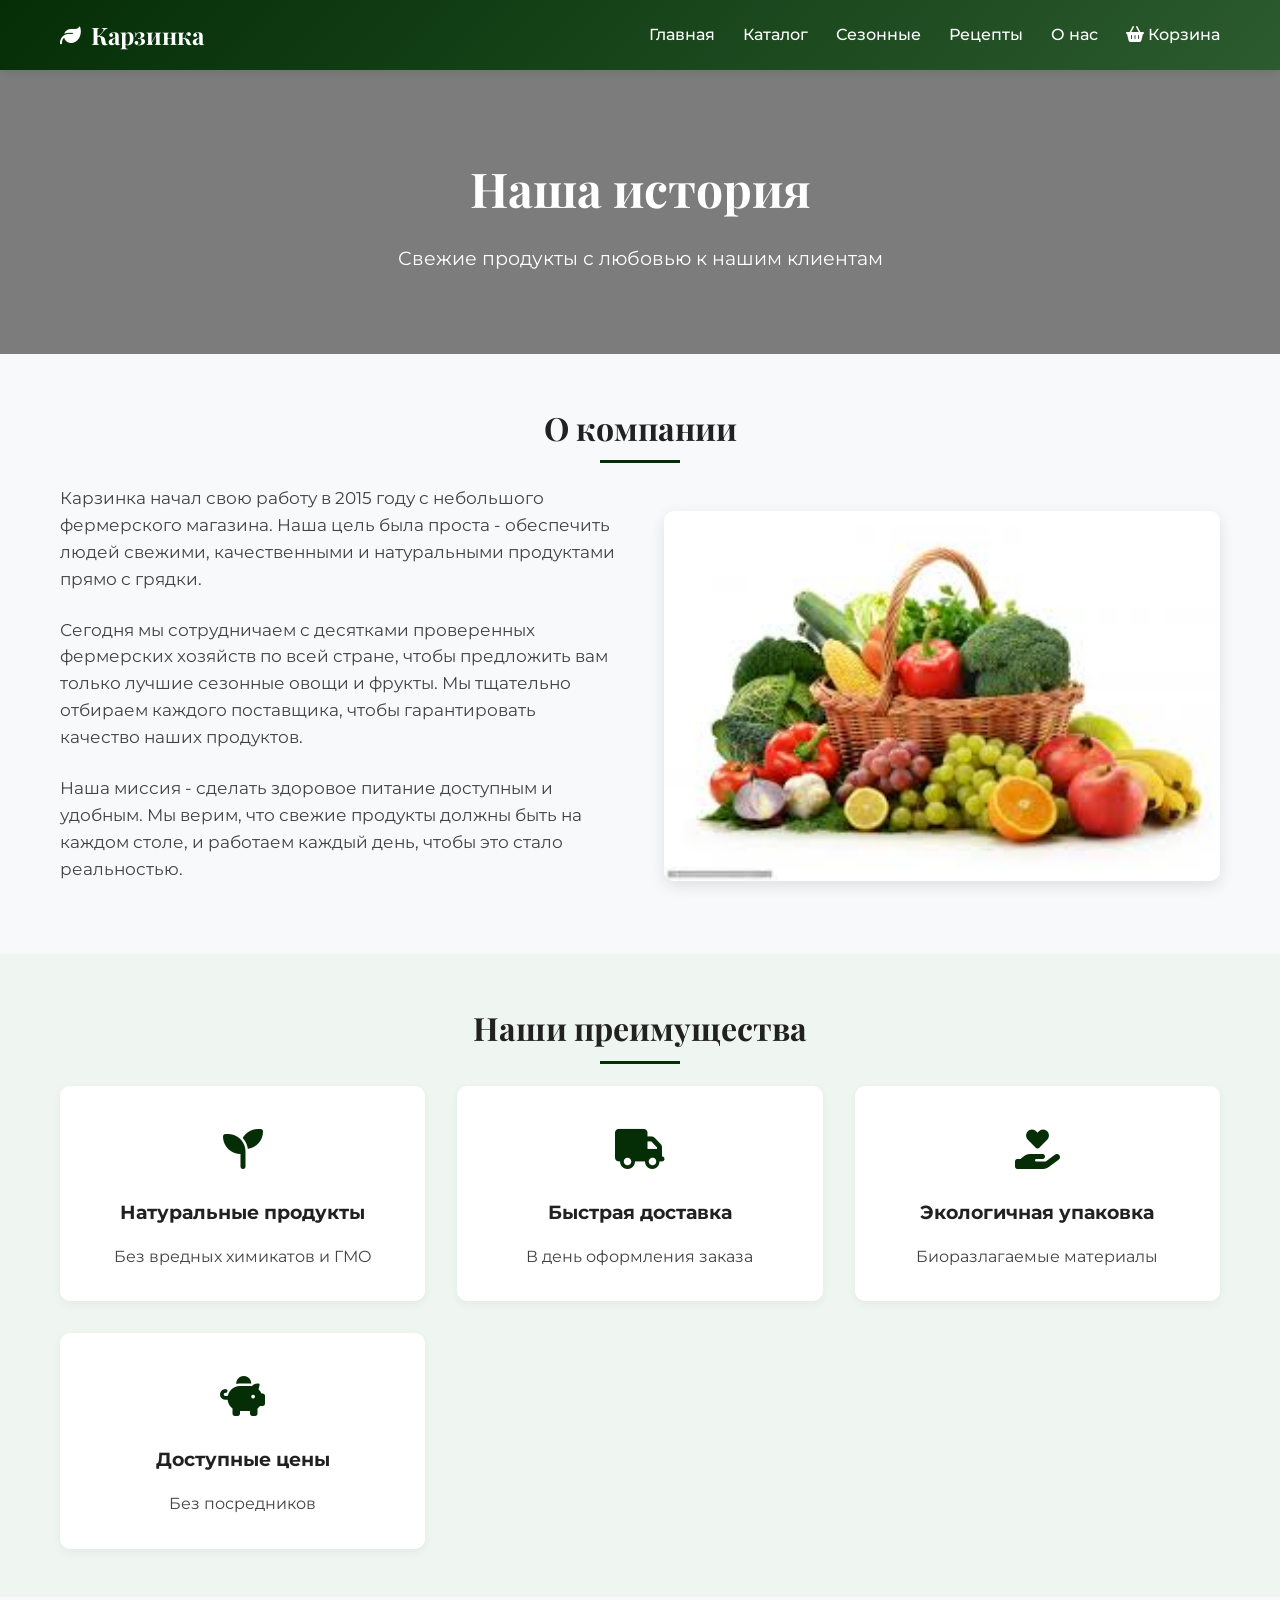
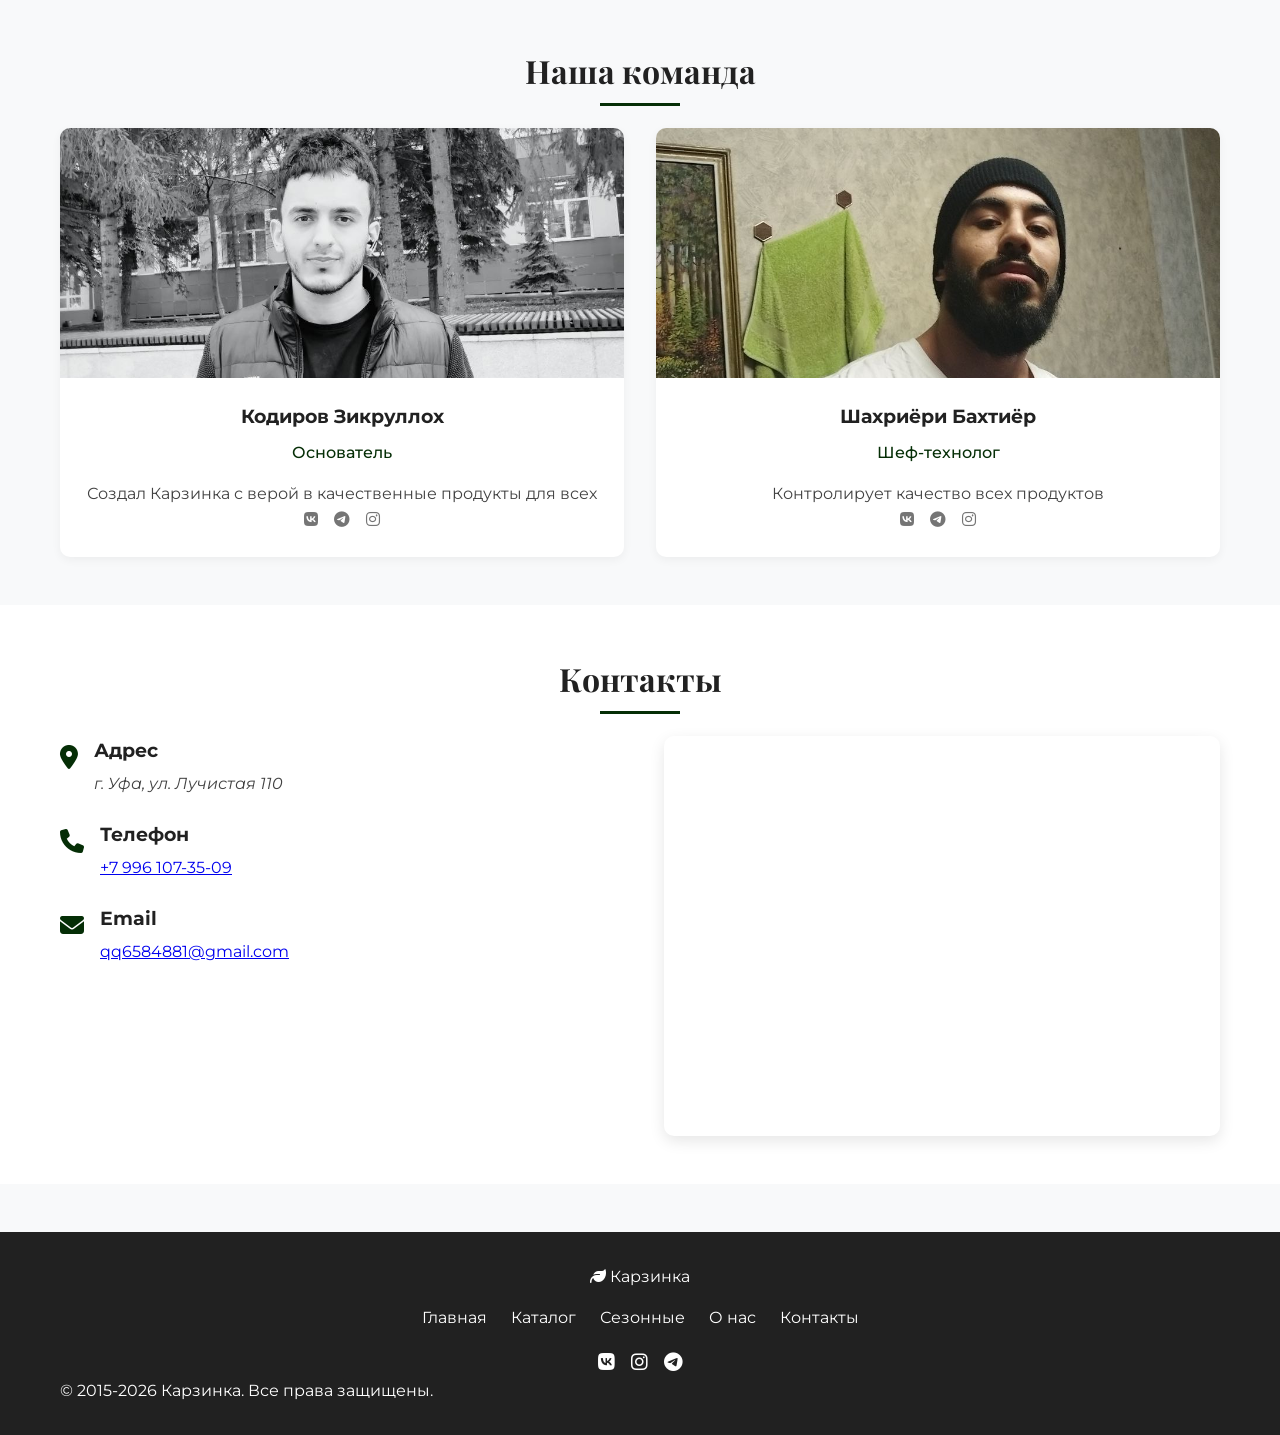
==== commit 17c6c306: "Update about.html" ====
--- a/about.html
+++ b/about.html
@@ -3,7 +3,7 @@
 <head>
   <meta charset="UTF-8">
   <meta name="viewport" content="width=device-width, initial-scale=1.0">
-  <title>О нас | ФрешМаркет - Доставка свежих овощей и фруктов</title>
+  <title>О нас | Карзинка - Доставка свежих овощей и фруктов</title>
   <meta name="description" content="ФрешМаркет - доставка свежих фермерских овощей и фруктов в Уфе. Натуральные продукты без химикатов и ГМО.">
   
   <!-- Favicon -->
@@ -14,8 +14,8 @@
   <link rel="manifest" href="site.webmanifest">
   
   <!-- Open Graph -->
-  <meta property="og:title" content="О нас | ФрешМаркет - Доставка свежих овощей и фруктов">
-  <meta property="og:description" content="ФрешМаркет - доставка свежих фермерских овощей и фруктов в Уфе">
+  <meta property="og:title" content="О нас | Карзинка - Доставка свежих овощей и фруктов">
+  <meta property="og:description" content="Карзинка - доставка свежих фермерских овощей и фруктов в Уфе">
   <meta property="og:type" content="website">
   <meta property="og:url" content="https://freshmarket.ru/about">
   <meta property="og:image" content="https://freshmarket.ru/img/og-image.jpg">
@@ -31,7 +31,7 @@
     <div class="container header-container">
       <div class="logo">
         <i class="fas fa-leaf" aria-hidden="true"></i>
-        <h1>ФрешМаркет</h1>
+        <h1>Карзинка</h1>
       </div>
       <nav class="nav">
         <a href="index.html">Главная</a>
@@ -58,7 +58,7 @@
         
         <div class="about-content">
           <div class="about-text">
-            <p>ФрешМаркет начал свою работу в 2015 году с небольшого фермерского магазина. Наша цель была проста - обеспечить людей свежими, качественными и натуральными продуктами прямо с грядки.</p>
+            <p>Карзинка начал свою работу в 2015 году с небольшого фермерского магазина. Наша цель была проста - обеспечить людей свежими, качественными и натуральными продуктами прямо с грядки.</p>
             
             <p>Сегодня мы сотрудничаем с десятками проверенных фермерских хозяйств по всей стране, чтобы предложить вам только лучшие сезонные овощи и фрукты. Мы тщательно отбираем каждого поставщика, чтобы гарантировать качество наших продуктов.</p>
             
@@ -124,7 +124,7 @@
             <div class="member-info">
               <h3>Кодиров Зикруллох</h3>
               <span class="member-position">Основатель</span>
-              <p>Создал ФрешМаркет с верой в качественные продукты для всех</p>
+              <p>Создал Карзинка с верой в качественные продукты для всех</p>
               <div class="social-links">
                 <a href="#" aria-label="ВКонтакте"><i class="fab fa-vk"></i></a>
                 <a href="#" aria-label="Telegram"><i class="fab fa-telegram"></i></a>
@@ -164,7 +164,7 @@
               </div>
               <div class="contact-text">
                 <h3>Адрес</h3>
-                <address>г. Уфа, ул. Свердлова, 53/1</address>
+                <address>г. Уфа, ул. Лучистая 110</address>
               </div>
             </div>
             
@@ -174,7 +174,7 @@
               </div>
               <div class="contact-text">
                 <h3>Телефон</h3>
-                <p><a href="tel:+79961051857">+7 (996) 105 18 57</a></p>
+                <p><a href="tel:+79961051857">+7 996 107-35-09</a></p>
               </div>
             </div>
             
@@ -207,7 +207,7 @@
       <div class="footer-content">
         <div class="footer-logo">
           <i class="fas fa-leaf" aria-hidden="true"></i>
-          <span>ФрешМаркет</span>
+          <span>Карзинка</span>
         </div>
         
         <div class="footer-links">
@@ -226,7 +226,7 @@
       </div>
       
       <div class="footer-copyright">
-        <p>&copy; 2015-<span id="current-year"></span> ФрешМаркет. Все права защищены.</p>
+        <p>&copy; 2015-<span id="current-year"></span> Карзинка. Все права защищены.</p>
       </div>
     </div>
   </footer>
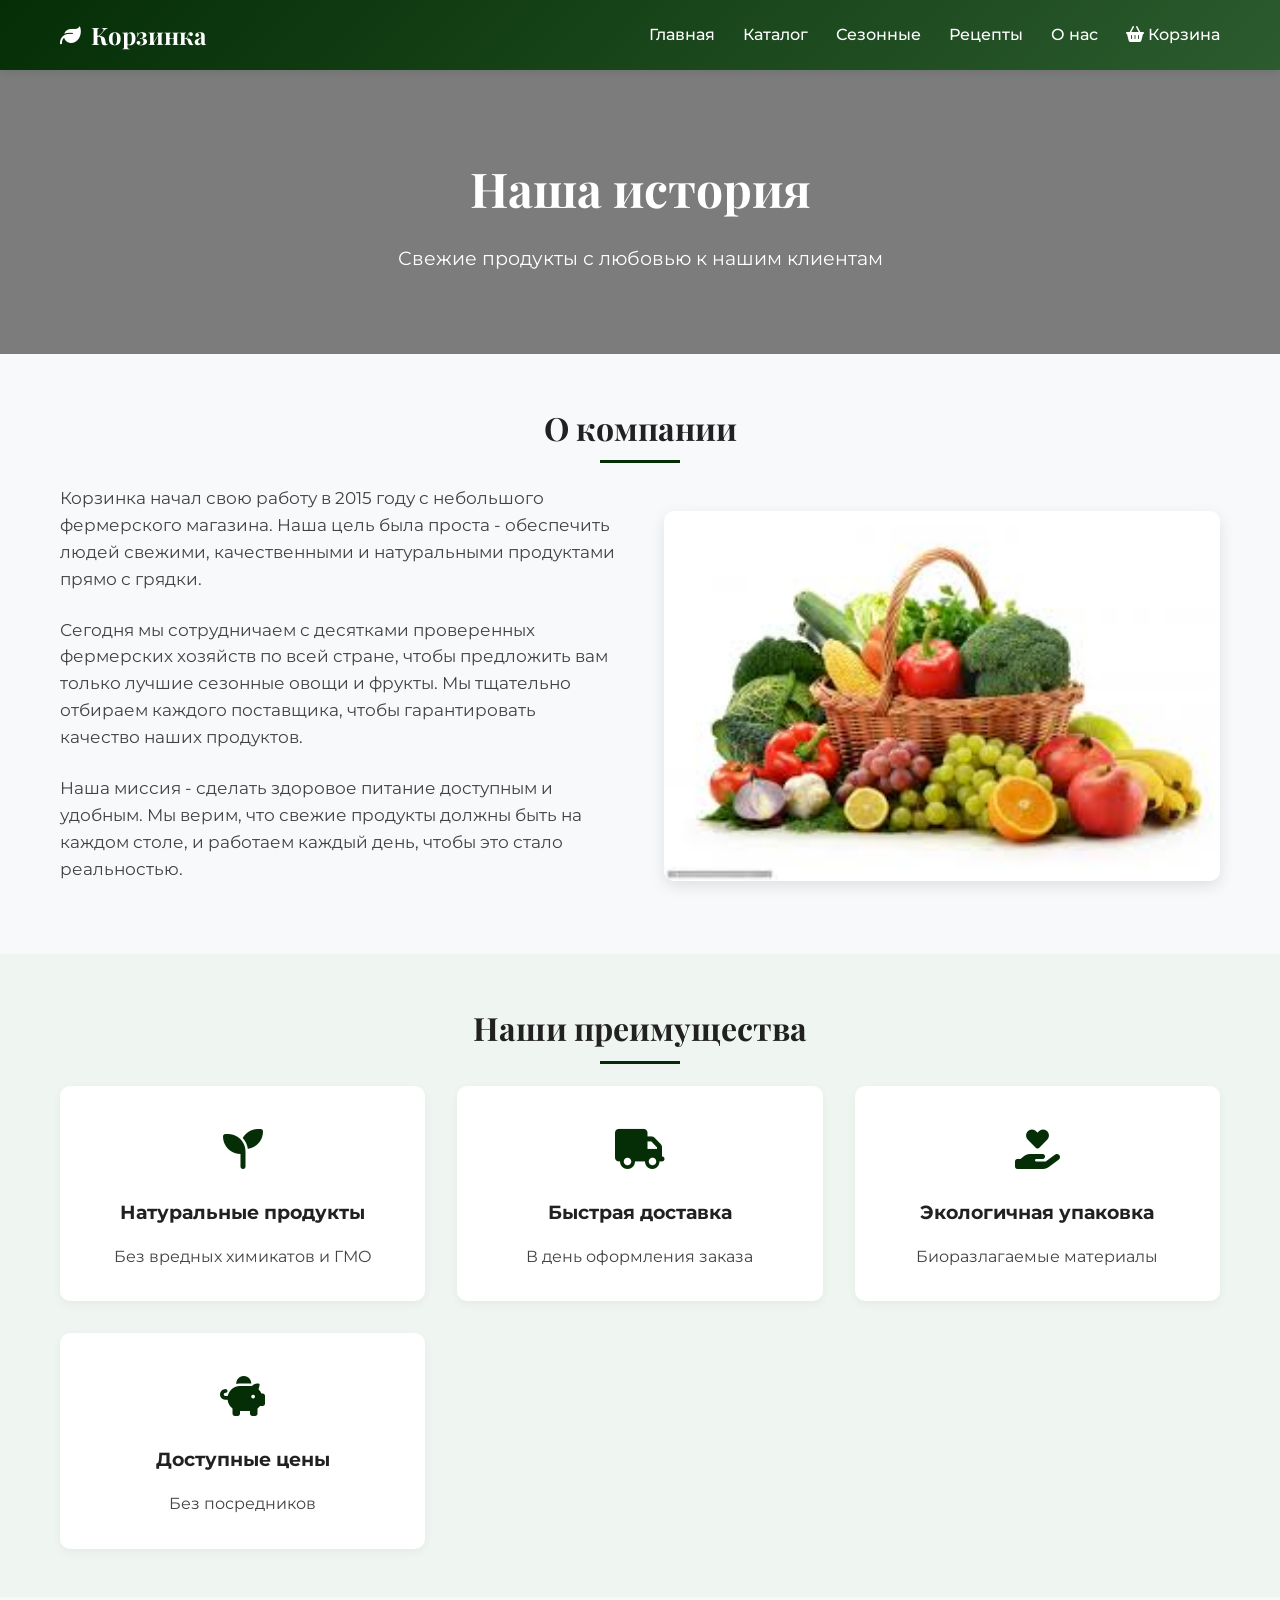
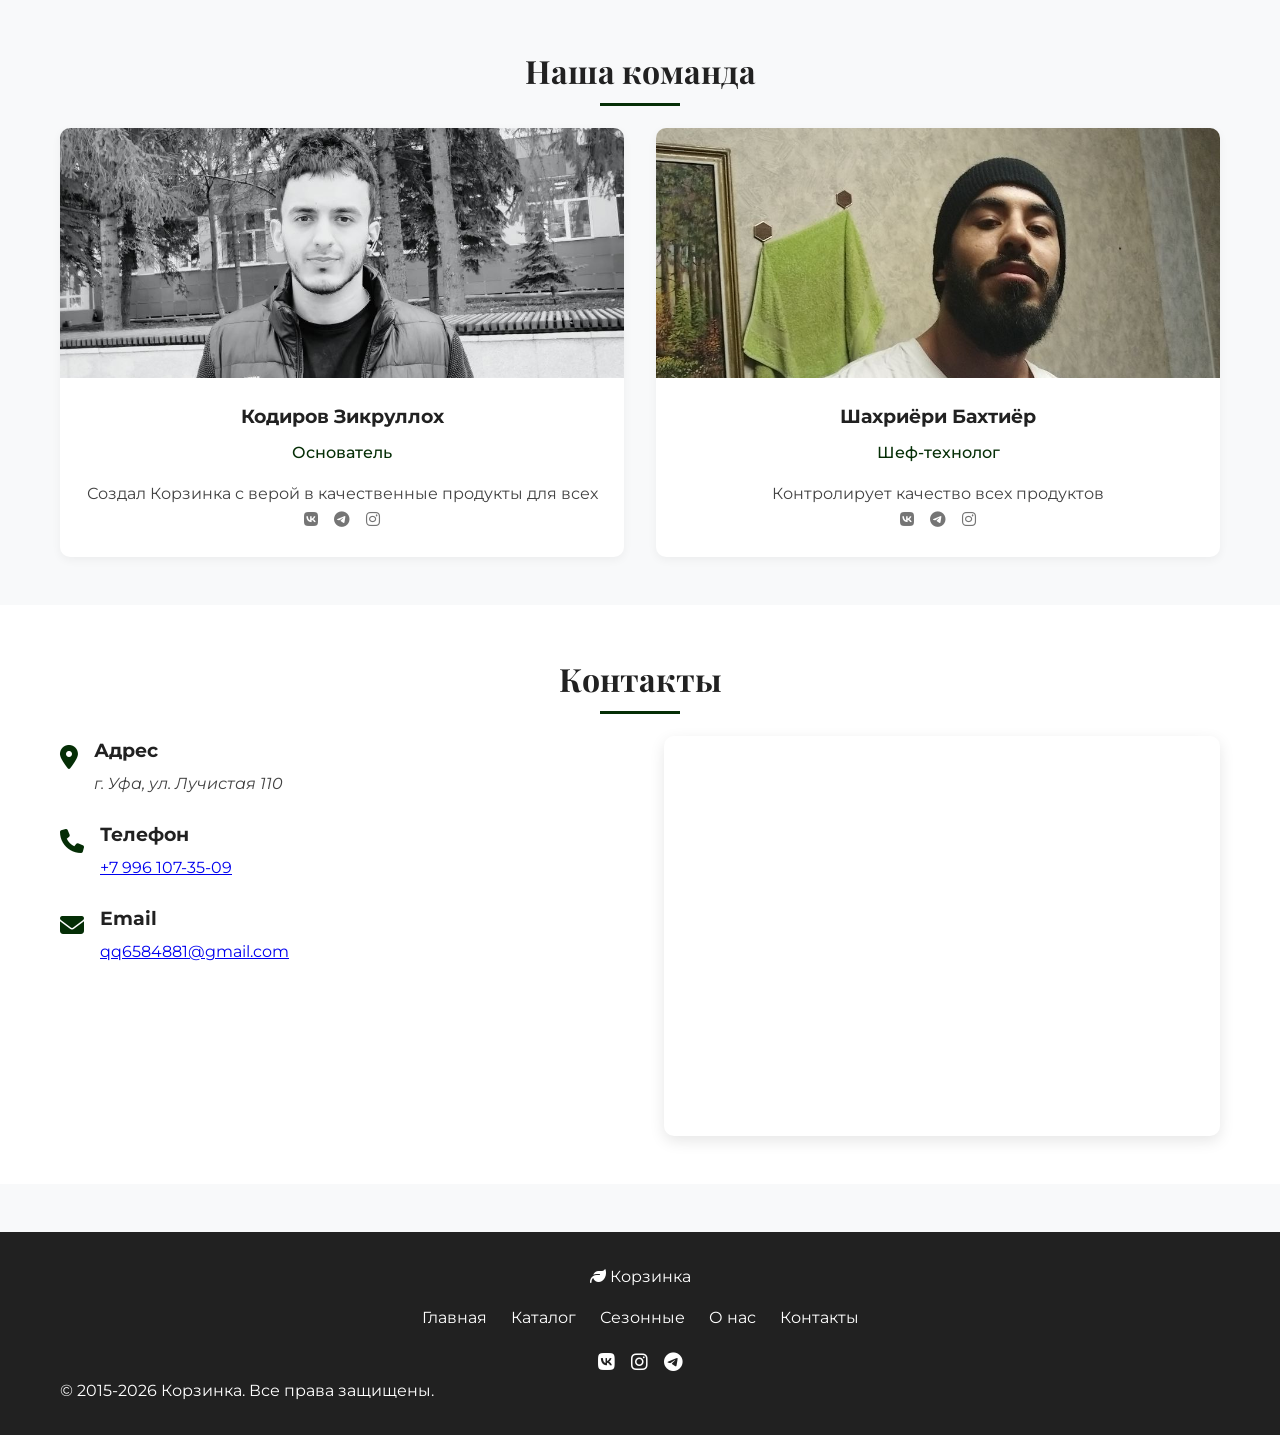
==== commit d9214a43: "Update about.html" ====
--- a/about.html
+++ b/about.html
@@ -3,7 +3,7 @@
 <head>
   <meta charset="UTF-8">
   <meta name="viewport" content="width=device-width, initial-scale=1.0">
-  <title>О нас | Карзинка - Доставка свежих овощей и фруктов</title>
+  <title>О нас | Корзинка - Доставка свежих овощей и фруктов</title>
   <meta name="description" content="ФрешМаркет - доставка свежих фермерских овощей и фруктов в Уфе. Натуральные продукты без химикатов и ГМО.">
   
   <!-- Favicon -->
@@ -14,8 +14,8 @@
   <link rel="manifest" href="site.webmanifest">
   
   <!-- Open Graph -->
-  <meta property="og:title" content="О нас | Карзинка - Доставка свежих овощей и фруктов">
-  <meta property="og:description" content="Карзинка - доставка свежих фермерских овощей и фруктов в Уфе">
+  <meta property="og:title" content="О нас | Корзинка - Доставка свежих овощей и фруктов">
+  <meta property="og:description" content="Корзинка - доставка свежих фермерских овощей и фруктов в Уфе">
   <meta property="og:type" content="website">
   <meta property="og:url" content="https://freshmarket.ru/about">
   <meta property="og:image" content="https://freshmarket.ru/img/og-image.jpg">
@@ -31,7 +31,7 @@
     <div class="container header-container">
       <div class="logo">
         <i class="fas fa-leaf" aria-hidden="true"></i>
-        <h1>Карзинка</h1>
+        <h1>Корзинка</h1>
       </div>
       <nav class="nav">
         <a href="index.html">Главная</a>
@@ -58,7 +58,7 @@
         
         <div class="about-content">
           <div class="about-text">
-            <p>Карзинка начал свою работу в 2015 году с небольшого фермерского магазина. Наша цель была проста - обеспечить людей свежими, качественными и натуральными продуктами прямо с грядки.</p>
+            <p>Корзинка начал свою работу в 2015 году с небольшого фермерского магазина. Наша цель была проста - обеспечить людей свежими, качественными и натуральными продуктами прямо с грядки.</p>
             
             <p>Сегодня мы сотрудничаем с десятками проверенных фермерских хозяйств по всей стране, чтобы предложить вам только лучшие сезонные овощи и фрукты. Мы тщательно отбираем каждого поставщика, чтобы гарантировать качество наших продуктов.</p>
             
@@ -124,7 +124,7 @@
             <div class="member-info">
               <h3>Кодиров Зикруллох</h3>
               <span class="member-position">Основатель</span>
-              <p>Создал Карзинка с верой в качественные продукты для всех</p>
+              <p>Создал Корзинка с верой в качественные продукты для всех</p>
               <div class="social-links">
                 <a href="#" aria-label="ВКонтакте"><i class="fab fa-vk"></i></a>
                 <a href="#" aria-label="Telegram"><i class="fab fa-telegram"></i></a>
@@ -194,7 +194,7 @@
               src="https://www.google.com/maps/embed?pb=!1m18!1m12!1m3!1d2308.270034873611!2d55.95865331589045!3d54.73486498028748!2m3!1f0!2f0!3f0!3m2!1i1024!2i768!4f13.1!3m3!1m2!1s0x43d93a8f9f8b3b3d%3A0x3f5f3c9b9c9b9c9b!2z0KPQvdC40LLQtdGA0YHQuNGC0LXRgiDQo9C90LjQstC10YDRgdC40YLQtdGC!5e0!3m2!1sru!2sru!4v1620000000000!5m2!1sru!2sru" 
               allowfullscreen="" 
               loading="lazy"
-              title="Карта расположения ФрешМаркет">
+              title="Карта расположения Корзинка">
             </iframe>
           </div>
         </div>
@@ -207,7 +207,7 @@
       <div class="footer-content">
         <div class="footer-logo">
           <i class="fas fa-leaf" aria-hidden="true"></i>
-          <span>Карзинка</span>
+          <span>Корзинка</span>
         </div>
         
         <div class="footer-links">
@@ -226,7 +226,7 @@
       </div>
       
       <div class="footer-copyright">
-        <p>&copy; 2015-<span id="current-year"></span> Карзинка. Все права защищены.</p>
+        <p>&copy; 2015-<span id="current-year"></span> Корзинка. Все права защищены.</p>
       </div>
     </div>
   </footer>
